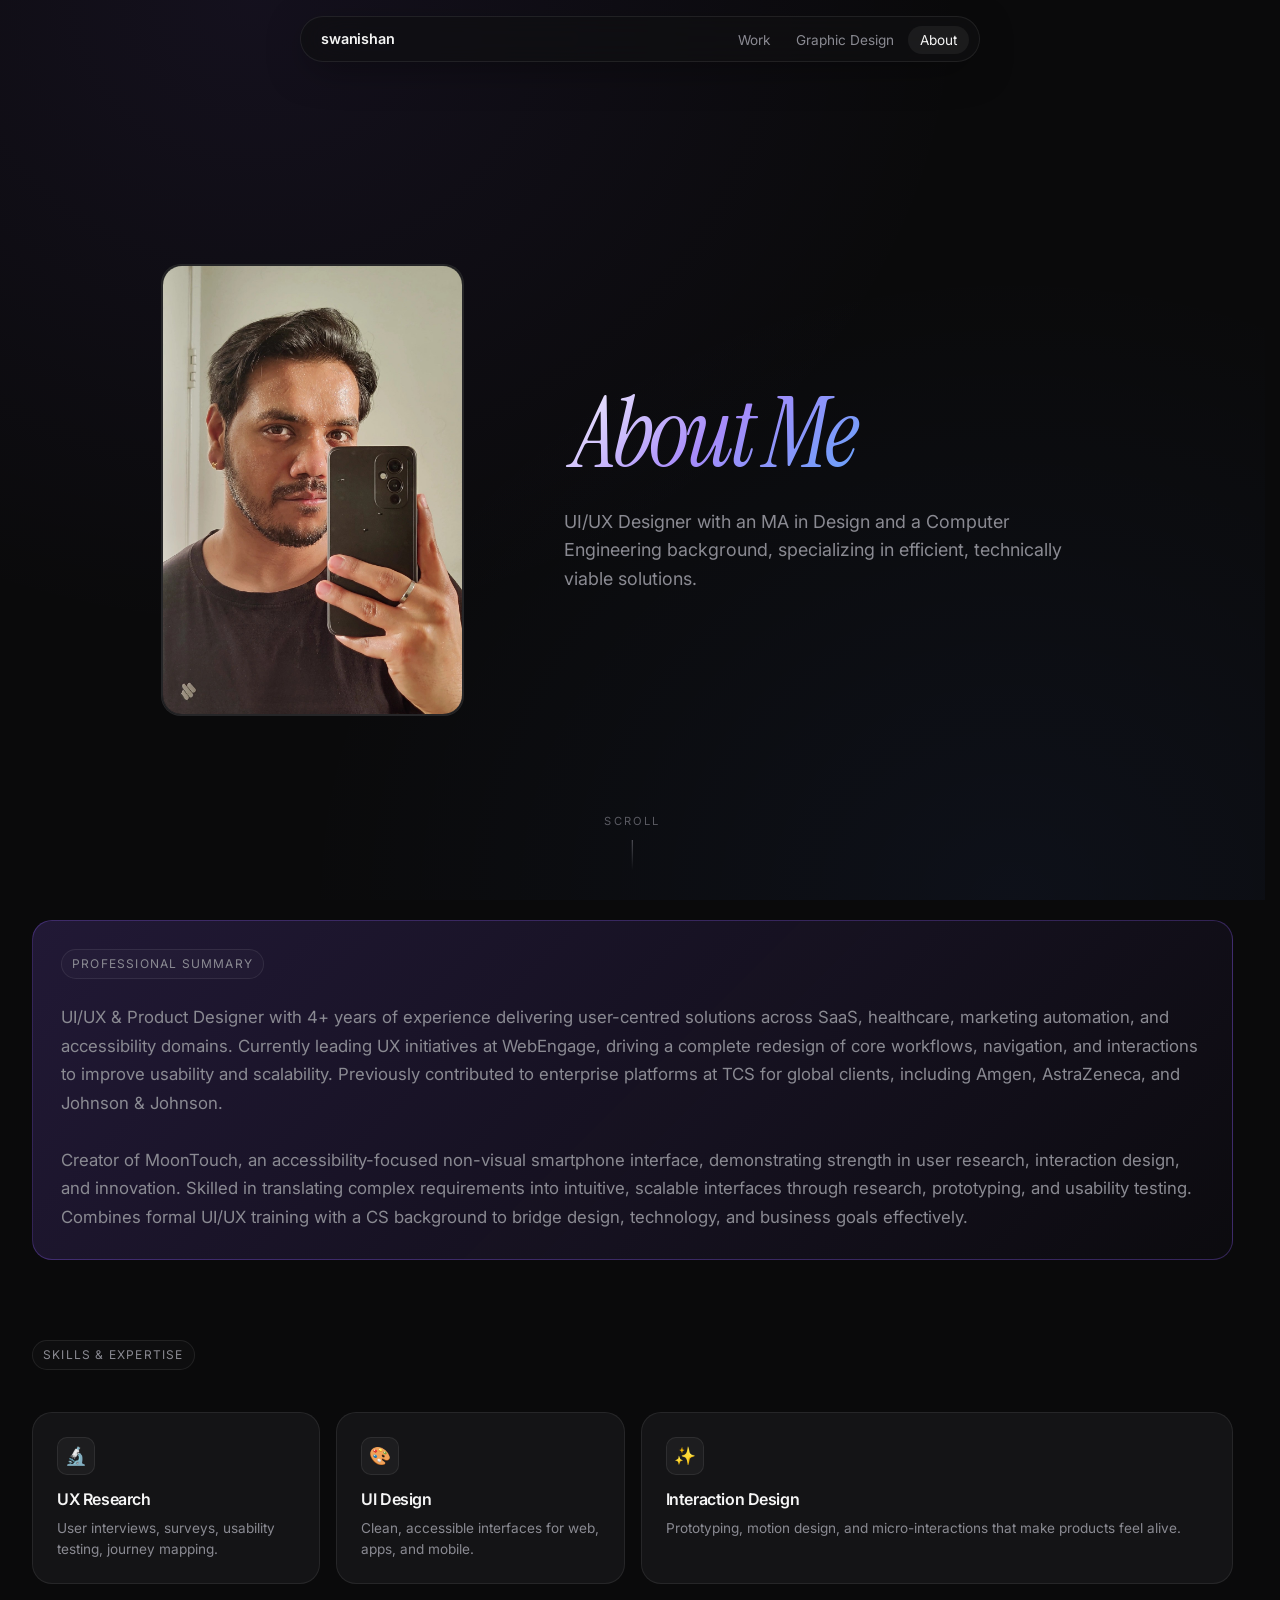
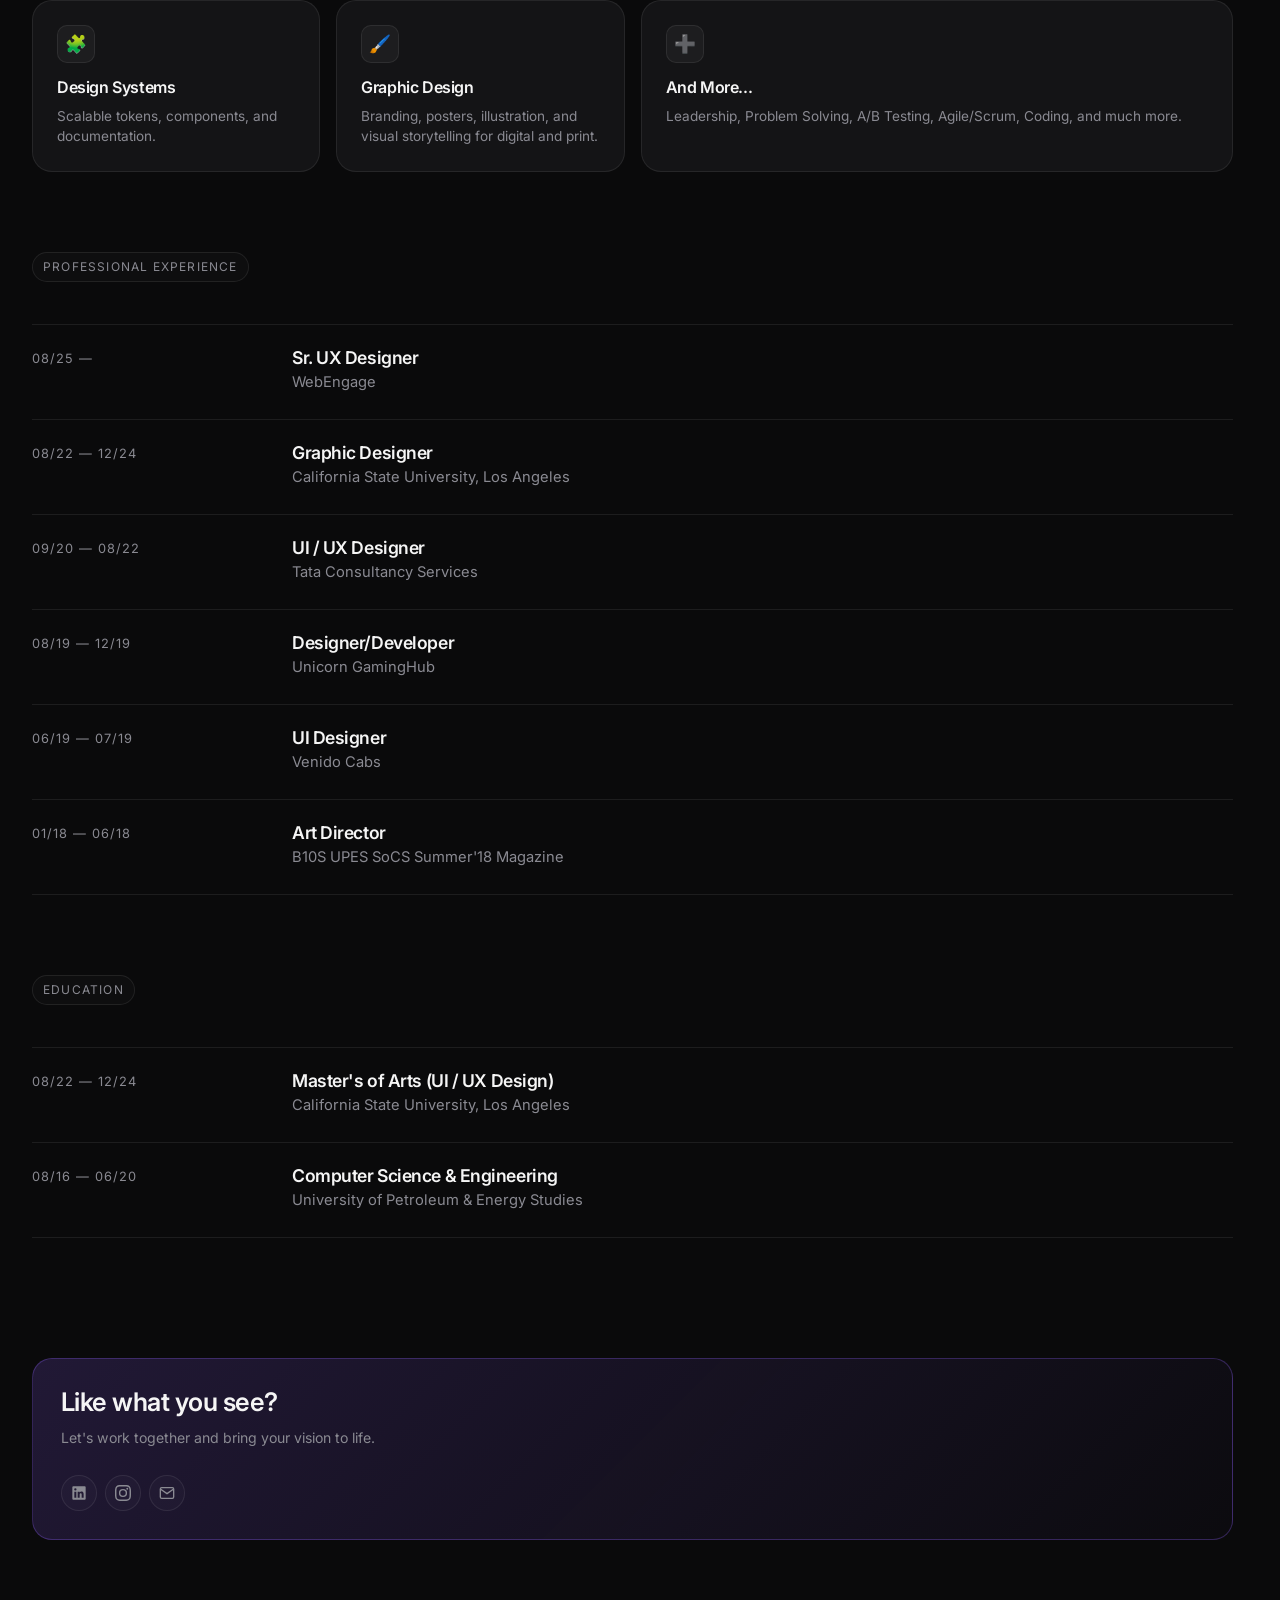
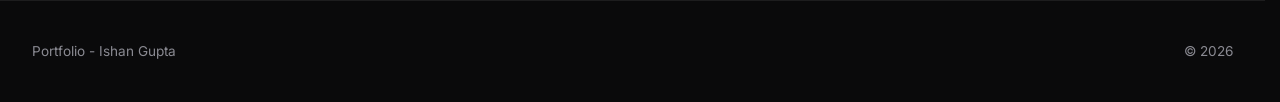
==== about.html @ 483f1e9e "Initial Portfolio Upload" ====
<!DOCTYPE html>
<html lang="en">
<head>
  <meta charset="UTF-8" />
  <meta name="viewport" content="width=device-width, initial-scale=1.0" />
  <title>About — Ishan Gupta</title>
  <meta name="description" content="About Ishan Gupta — UX/UI Designer with an MA in Design and a background in Computer Engineering." />
  <link rel="preconnect" href="https://fonts.googleapis.com" />
  <link rel="preconnect" href="https://fonts.gstatic.com" crossorigin />
  <link href="https://fonts.googleapis.com/css2?family=Inter:wght@300;400;500;600;700;800&family=Instrument+Serif:ital@0;1&display=swap" rel="stylesheet" />
  <link rel="stylesheet" href="css/style.css" />
</head>
<body>

  <nav>
    <a href="index.html" class="logo">swanishan</a>
    <ul class="nav-links" id="navLinks">
      <li><a href="index.html#work">Work</a></li>
      <li><a href="graphic-design.html">Graphic Design</a></li>
      <li><a href="about.html">About</a></li>
    </ul>
    <button class="menu-toggle" id="menuToggle" aria-label="Toggle menu">☰</button>
  </nav>

  <header class="hero">
    <div class="container">
      <div class="hero-inner">

        <div class="hero-side">
          <div class="hero-stat reveal">
            <img src="assets/home/me.jpg" class="hero-stat" style="height: 50vh;">
        </div>
        </div>
        
        <div>
          
          <h1 class="reveal"><span class="serif">About Me</span></h1>
          <p class="hero-lead reveal">UI/UX Designer with an MA in Design and a Computer Engineering background, specializing in efficient, technically viable solutions.</p>
        </div>
      </div>
    </div>
    <div class="hero-scroll">Scroll</div>
  </header>

  <section style="padding-top:20px;">
    <div class="container">

      <div class="bento size-wide no-image tone-purple">
          <div class="bento-body">
            <div class="bento-top">
              <div style="width: 100%;">
                <div class="hero-tags reveal"><span class="label">Professional Summary</span></div>
                <p class="about-bio-full" style="margin-top:10px;">
                  UI/UX & Product Designer with 4+ years of experience delivering user-centred solutions across SaaS, healthcare, marketing automation, and accessibility domains. Currently leading UX initiatives at WebEngage, driving a complete redesign of core workflows, navigation, and interactions to improve usability and scalability. Previously contributed to enterprise platforms at TCS for global clients, including Amgen, AstraZeneca, and Johnson & Johnson.
                  <br><br>
                  Creator of MoonTouch, an accessibility-focused non-visual smartphone interface, demonstrating strength in user research, interaction design, and innovation. Skilled in translating complex requirements into intuitive, scalable interfaces through research, prototyping, and usability testing. Combines formal UI/UX training with a CS background to bridge design, technology, and business goals effectively.
                </p>
              </div>
            </div>
          </div>
      </div>

      <div style="margin-top:80px;">
        <div class="section-header reveal">
          <div>
            <span class="label">Skills & Expertise</span>
            <!--<h2 style="margin-top:8px;"><span class="serif">Skills & Expertise</span></h2>-->
          </div>
        </div>

        <div class="skills-grid">
          <div class="skill-card reveal">
            <div class="skill-icon">🔬</div>
            <h4>UX Research</h4>
            <p>User interviews, surveys, usability testing, journey mapping.</p>
          </div>
          <div class="skill-card reveal">
            <div class="skill-icon">🎨</div>
            <h4>UI Design</h4>
            <p>Clean, accessible interfaces for web, apps, and mobile.</p>
          </div>
          <div class="skill-card size-md reveal">
            <div class="skill-icon">✨</div>
            <h4>Interaction Design</h4>
            <p>Prototyping, motion design, and micro-interactions that make products feel alive.</p>
          </div>
          <div class="skill-card reveal">
            <div class="skill-icon">🧩</div>
            <h4>Design Systems</h4>
            <p>Scalable tokens, components, and documentation.</p>
          </div>
          <div class="skill-card reveal">
            <div class="skill-icon">🖌️</div>
            <h4>Graphic Design</h4>
            <p>Branding, posters, illustration, and visual storytelling for digital and print.</p>
          </div>
          <div class="skill-card size-md reveal">
            <div class="skill-icon">➕</div>
            <h4>And More...</h4>
            <p>Leadership, Problem Solving, A/B Testing, Agile/Scrum, Coding, and much more.</p>
          </div>
        </div>
      </div>

      <div style="margin-top:80px;">
        <div class="section-header reveal">
          <div>
            <span class="label">Professional Experience</span>
            <!--<h2 style="margin-top:8px;"><span class="serif">Experience</span></h2>-->
          </div>
        </div>

        <div class="timeline">
          <div class="timeline-item reveal">
            <div class="timeline-date">08/25 — </div>
            <div class="timeline-content">
              <h4>Sr. UX Designer</h4>
              <p>WebEngage</p>
            </div>
          </div>

          <div class="timeline-item reveal">
            <div class="timeline-date">08/22 — 12/24</div>
            <div class="timeline-content">
              <h4>Graphic Designer</h4>
              <p>California State University, Los Angeles</p>
            </div>
          </div>

          <div class="timeline-item reveal">
            <div class="timeline-date">09/20 — 08/22</div>
            <div class="timeline-content">
              <h4>UI / UX Designer</h4>
              <p>Tata Consultancy Services</p>
            </div>
          </div>

          <div class="timeline-item reveal">
            <div class="timeline-date">08/19 — 12/19</div>
            <div class="timeline-content">
              <h4>Designer/Developer</h4>
              <p>Unicorn GamingHub</p>
            </div>
          </div>

          <div class="timeline-item reveal">
            <div class="timeline-date">06/19 — 07/19</div>
            <div class="timeline-content">
              <h4>UI Designer</h4>
              <p>Venido Cabs</p>
            </div>
          </div>

          <div class="timeline-item reveal">
            <div class="timeline-date">01/18 — 06/18</div>
            <div class="timeline-content">
              <h4>Art Director</h4>
              <p>B10S UPES SoCS Summer'18 Magazine</p>
            </div>
          </div>
        </div>
      </div>

      <div style="margin-top:80px;">
        <div class="section-header reveal">
          <div>
            <span class="label">Education</span>
            <!--<h2 style="margin-top:8px;"><span class="serif">Education</span></h2>-->
          </div>
        </div>

        <div class="timeline">
          <div class="timeline-item reveal">
            <div class="timeline-date">08/22 — 12/24</div>
            <div class="timeline-content">
              <h4>Master's of Arts (UI / UX Design)</h4>
              <p>California State University, Los Angeles</p>
            </div>
          </div>

          <div class="timeline-item reveal">
            <div class="timeline-date">08/16 — 06/20</div>
            <div class="timeline-content">
              <h4>Computer Science & Engineering</h4>
              <p>University of Petroleum & Energy Studies</p>
            </div>
          </div>
        </div>
      </div>
    </div>
  </section>

  <section>
    <div class="container">
      <div class="bento size-wide no-image tone-purple">
        <div class="bento-body">

          <div class="bento-top">
            <div style="width: 100%;">
              <h3 class="bento-title" style="font-size:1.6rem;">Like what you see?</h3>
              <p class="bento-desc" style="margin-top:10px;">Let's work together and bring your vision to life.</p>
            </div>
          </div>

          <div style="margin-top:auto;">
            <div class="social-links">
              <a href="https://www.linkedin.com/in/swanishan" target="_blank" rel="noopener" aria-label="LinkedIn">
                <svg viewBox="0 0 24 24" fill="currentColor">
                  <path d="M20.5 2h-17A1.5 1.5 0 002 3.5v17A1.5 1.5 0 003.5 22h17a1.5 1.5 0 001.5-1.5v-17A1.5 1.5 0 0020.5 2zM8 19H5v-9h3zM6.5 8.25A1.75 1.75 0 118.3 6.5a1.78 1.78 0 01-1.8 1.75zM19 19h-3v-4.74c0-1.42-.6-1.93-1.38-1.93A1.74 1.74 0 0013 14.19a.66.66 0 000 .14V19h-3v-9h2.9v1.3a3.11 3.11 0 012.7-1.4c1.55 0 3.36.86 3.36 3.66z"/>
                </svg></a>

              <a href="https://www.instagram.com/swanishan" target="_blank" rel="noopener" aria-label="Instagram">
                <svg viewBox="0 0 24 24" fill="currentColor">
                  <path d="M12 2.163c3.204 0 3.584.012 4.85.07 3.252.148 4.771 1.691 4.919 4.919.058 1.265.069 1.645.069 4.849 0 3.205-.012 3.584-.069 4.849-.149 3.225-1.664 4.771-4.919 4.919-1.266.058-1.644.07-4.85.07-3.204 0-3.584-.012-4.849-.07-3.26-.149-4.771-1.699-4.919-4.92-.058-1.265-.07-1.644-.07-4.849 0-3.204.013-3.583.07-4.849.149-3.227 1.664-4.771 4.919-4.919 1.266-.057 1.645-.069 4.849-.069zM12 0C8.741 0 8.333.014 7.053.072 2.695.272.273 2.69.073 7.052.014 8.333 0 8.741 0 12c0 3.259.014 3.668.072 4.948.2 4.358 2.618 6.78 6.98 6.98C8.333 23.986 8.741 24 12 24c3.259 0 3.668-.014 4.948-.072 4.354-.2 6.782-2.618 6.979-6.98.059-1.28.073-1.689.073-4.948 0-3.259-.014-3.667-.072-4.947-.196-4.354-2.617-6.78-6.979-6.98C15.668.014 15.259 0 12 0zm0 5.838a6.162 6.162 0 100 12.324 6.162 6.162 0 000-12.324zM12 16a4 4 0 110-8 4 4 0 010 8zm6.406-11.845a1.44 1.44 0 100 2.881 1.44 1.44 0 000-2.881z"/>
                </svg></a>

              <a href="mailto:swanishan@gmail.com" aria-label="Email">
                <svg viewBox="0 0 24 24" fill="none" stroke="currentColor" stroke-width="2">
                  <path d="M4 4h16c1.1 0 2 .9 2 2v12c0 1.1-.9 2-2 2H4c-1.1 0-2-.9-2-2V6c0-1.1.9-2 2-2z"/>
                  <path d="M22 6l-10 7L2 6"/>
                </svg></a>
            </div>
          </div>

        </div>
      </div>
    </div>
  </section>

  <footer>
    <div class="container">
      <p>Portfolio - Ishan Gupta</p>
      <p>© 2026</p>
    </div>
  </footer>

  <script src="js/main.js"></script>
</body>
</html>

<!--
  <div class="about-grid">
    <div class="about-bio-card reveal">
      <p class="about-bio">
        <span class="serif">UX/UI Designer,</span> with, <span class="serif">MA in Design,</span> and a background in, <span class="serif">Computer Engineering.</span>
        <span class="comma">,</span>
        Expertise extends to, <span class="serif">Problem Solving,</span> and, <span class="serif">Solution Creation,</span> enabling me to create, <span class="serif">the most efficient and technically viable solutions.</span>
      </p>
      <div class="about-bio-full">
        <p>I'm a designer who sits at the intersection of <span class="serif">research, strategy, and execution.</span> I believe great design is invisible — it removes friction, builds trust, and quietly makes life better for the people using it.</p>
        <p>Over the years I've worked with startups, agencies, and enterprises across pharma, IoT, accessibility, and consumer products. My engineering background gives me a unique edge: I don't just design screens, I design <span class="serif">systems that ship.</span></p>
        <p>When I'm not designing, you'll find me exploring typography, sketching in my notebook, or getting lost in a new city.</p>
      </div>
    </div>

    <aside class="about-status reveal">
      <span class="status-badge"><span class="status-dot"></span>Currently Open For Work</span>
      <h3>Let's bring your<br />vision to life.</h3>
      <p>Interested in working together?</p>
      <div class="contact-links">
        <a href="mailto:hello@swanishan.com">
          <span>Contact Me On</span>
          <svg viewBox="0 0 24 24" fill="none" stroke="currentColor" stroke-width="2"><path d="M5 12h14M13 5l7 7-7 7"/></svg>
        </a>
        <a href="https://linkedin.com" target="_blank" rel="noopener">
          <span>LinkedIn</span>
          <svg viewBox="0 0 24 24" fill="none" stroke="currentColor" stroke-width="2"><path d="M5 12h14M13 5l7 7-7 7"/></svg>
        </a>
        <a href="https://behance.net" target="_blank" rel="noopener">
          <span>Behance</span>
          <svg viewBox="0 0 24 24" fill="none" stroke="currentColor" stroke-width="2"><path d="M5 12h14M13 5l7 7-7 7"/></svg>
        </a>
      </div>
    </aside>
  </div>
-->
---- css/style.css ----
/* ============================================================
   ISHAN GUPTA PORTFOLIO — BENTO DARK (FIXED)
   ============================================================ */

*,
*::before,
*::after {
  box-sizing: border-box;
  margin: 0;
  padding: 0;
}

:root {
  --bg: #0a0a0b;
  --bg-2: #0f0f11;
  --bg-3: #161618;
  --text: #f5f5f5;
  --text-dim: #8a8a92;
  --text-muted: #5a5a62;
  --accent: #ffffff;
  --border: rgba(255, 255, 255, 0.08);
  --border-strong: rgba(255, 255, 255, 0.14);
  --card: #141416;
  --card-hover: #1c1c1f;

  --c-blue: #4a7cff;
  --c-purple: #8b5cf6;
  --c-pink: #ec4899;
  --c-orange: #f97316;
  --c-green: #10b981;
  --c-yellow: #f5c518;
  --c-cyan: #06b6d4;
  --c-red: #ef4444;

  --radius: 20px;
  --radius-lg: 28px;
  --radius-sm: 12px;
}

html { scroll-behavior: smooth; scrollbar-gutter: stable;}

body {
  font-family: 'Inter', -apple-system, BlinkMacSystemFont, sans-serif;
  background: var(--bg);
  color: var(--text);
  line-height: 1.5;
  -webkit-font-smoothing: antialiased;
  overflow-x: hidden;
  background-image:
    radial-gradient(at 20% 0%, rgba(139, 92, 246, 0.08), transparent 50%),
    radial-gradient(at 80% 100%, rgba(74, 124, 255, 0.06), transparent 50%);
  background-attachment: fixed;
}

a { color: inherit; text-decoration: none; }
img { max-width: 100%; display: block; }
ul { list-style: none; }

::selection { background: #fff; color: #000; }

/* ---------- TYPOGRAPHY ---------- */
.serif {
  font-family: 'Instrument Serif', serif;
  font-style: italic;
  font-weight: 400;
}

h1, h2, h3, h4 {
  font-weight: 600;
  letter-spacing: -0.025em;
  line-height: 1.05;
  color: var(--text);
}

p { line-height: 1.6; }

.label {
  font-size: 0.75rem;
  text-transform: uppercase;
  letter-spacing: 0.1em;
  color: var(--text-dim);
  display: inline-block;
  align-items: center;
  gap: 6px;
  padding: 5px 10px;
  border: 1px solid var(--border);
  border-radius: 100px;
  background: rgba(255,255,255,0.02);
}

.label::before {
  content: '';
  width: 5px;
  height: 5px;
  border-radius: 50%;
  background: currentColor;
  opacity: 0.7;
  flex-shrink: 0;
}

/* ---------- LAYOUT ---------- */
.container {
  max-width: 1320px;
  margin: 0 auto;
  padding: 0 32px;
}

section { padding: 60px 0; }

/* ---------- NAVIGATION ---------- */
nav {
  position: fixed;
  top: 16px;
  left: 50%;
  transform: translateX(-50%);
  z-index: 100;
  padding: 10px 10px 10px 20px;
  display: flex;
  justify-content: space-between;
  align-items: center;
  gap: 40px;
  background: rgba(15, 15, 16, 0.75);
  backdrop-filter: blur(20px) saturate(180%);
  -webkit-backdrop-filter: blur(20px) saturate(180%);
  border: 1px solid var(--border);
  border-radius: 100px;
  box-shadow: 0 10px 40px -10px rgba(0,0,0,0.5);
  width: calc(100% - 32px);
  max-width: 680px;
}

.logo {
  font-weight: 600;
  font-size: 0.9rem;
  letter-spacing: -0.01em;
  display: flex;
  align-items: center;
  gap: 8px;
  white-space: nowrap;
}

.logo-mark {
  width: 24px;
  height: 24px;
  border-radius: 7px;
  background: linear-gradient(135deg, var(--c-purple), var(--c-blue));
  display: flex;
  align-items: center;
  justify-content: center;
  font-size: 0.8rem;
  font-weight: 700;
  color: #fff;
  flex-shrink: 0;
}

.nav-links {
  display: flex;
  gap: 2px;
}

.nav-links a {
  font-size: 0.85rem;
  color: var(--text-dim);
  padding: 6px 12px;
  border-radius: 100px;
  transition: all 0.2s;
}

.nav-links a:hover,
.nav-links a.active {
  color: var(--text);
  background: rgba(255,255,255,0.06);
}

.menu-toggle {
  display: none;
  background: rgba(255,255,255,0.05);
  border: 1px solid var(--border);
  color: var(--text);
  cursor: pointer;
  width: 34px;
  height: 34px;
  border-radius: 50%;
  align-items: center;
  justify-content: center;
  font-size: 1.1rem;
}

/* ---------- HERO ---------- */
.hero {
  min-height: 100vh;
  display: flex;
  flex-direction: column;
  justify-content: center;
  padding-top: 140px;
  padding-bottom: 60px;
}

.hero-inner {
  display: flex;
  flex-direction:row;
  flex-wrap: wrap;
  /*grid-template-columns: 1.4fr 1fr;*/
  gap: 100px;
  align-items: center;
  justify-content: center;
}

.hero h1 {
  font-size: clamp(2.5rem, 8vw, 6rem);
  line-height: 0.95;
  margin-bottom: 28px;
  letter-spacing: -0.04em;
  font-weight: 600;
}

.hero h1 .serif {
  font-weight: 400;
  background: linear-gradient(135deg, #fff 0%, #a78bfa 50%, #60a5fa 100%);
  -webkit-background-clip: text;
  background-clip: text;
  -webkit-text-fill-color: transparent;
  padding-left: 0.1em;
  padding-right: 0.1em;
}

.hero-tags {
  display: flex;
  gap: 8px;
  flex-wrap: wrap;
  margin-bottom: 24px;
}

.hero-lead {
  font-size: clamp(1.05rem, 1.4vw, 1.25rem);
  color: var(--text-dim);
  max-width: 540px;
}

.hero-lead .serif { color: var(--text); }

.hero-side {
  display: flex;
  flex-direction: column;
  gap: 12px;
  justify-content: end;
}

.hero-stat {
  background: var(--card);
  border: 1px solid var(--border);
  border-radius: var(--radius);
  width: fit-content;
  display: flex;
  align-items: end;
  gap: 16px;
}

.hero-stat-num {
  font-size: 1.8rem;
  font-weight: 600;
  letter-spacing: -0.03em;
  background: linear-gradient(135deg, #fff, #888);
  -webkit-background-clip: text;
  background-clip: text;
  -webkit-text-fill-color: transparent;
  flex-shrink: 0;
}

.hero-stat-label {
  font-size: 0.8rem;
  color: var(--text-dim);
  line-height: 1.4;
}

.hero-scroll {
  position: absolute;
  bottom: 30px;
  left: 50%;
  transform: translateX(-50%);
  font-size: 0.7rem;
  letter-spacing: 0.2em;
  text-transform: uppercase;
  color: var(--text-muted);
  display: flex;
  flex-direction: column;
  align-items: center;
  gap: 10px;
  animation: bob 2s ease-in-out infinite;
}

.hero-scroll::after {
  content: '';
  width: 1px;
  height: 30px;
  background: linear-gradient(to bottom, var(--text-muted), transparent);
}

@keyframes bob {
  0%, 100% { transform: translate(-50%, 0); }
  50% { transform: translate(-50%, 6px); }
}

/* ---------- SECTION HEADERS ---------- */
.section-header {
  margin-bottom: 32px;
  display: flex;
  justify-content: space-between;
  align-items: end;
  gap: 24px;
  flex-wrap: wrap;
}

.section-header h2 {
  font-size: clamp(1.8rem, 4vw, 3rem);
  letter-spacing: -0.035em;
}

.section-header p {
  color: var(--text-dim);
  font-size: 0.95rem;
  max-width: 360px;
}

.section-header .label { margin-bottom: 10px; }

/* ============================================================
   BENTO GRID — STACKED LAYOUT (NO OVERLAP)
   ============================================================ */
.bento-grid {
  display: grid;
  grid-template-columns: repeat(6, 1fr);
  grid-auto-rows: auto;
  gap: 16px;
}

.bento {
  position: relative;
  border-radius: var(--radius);
  background: var(--card);
  border: 1px solid var(--border);
  transition: transform 0.4s cubic-bezier(0.2, 0.8, 0.2, 1), border-color 0.3s;
  cursor: pointer;
  overflow: hidden;
  display: flex;
  flex-direction: column;
}

.bento:hover {
  transform: translateY(-4px);
  border-color: var(--border-strong);
}

/* Image is now a normal flex child — not absolutely positioned */
.bento-image {
  position: relative;
  width: 100%;
  aspect-ratio: 16 / 9;
  overflow: hidden;
  flex-shrink: 0;
  border-bottom: 1px solid var(--border);
  background: var(--bg-3);
}

.bento-image img {
  width: 100%;
  height: 100%;
  object-fit: cover;
  transition: transform 0.6s cubic-bezier(0.2, 0.8, 0.2, 1);
  display: block;
}

.bento:hover .bento-image img {
  transform: scale(1.06);
}

/* Tone overlays — applied as a layer above the image, below the content */
.bento-image::after {
  content: '';
  position: absolute;
  inset: 0;
  z-index: 1;
  pointer-events: none;
}

.bento.tone-blue   .bento-image::after { background: linear-gradient(135deg, rgba(74,124,255,0.35), transparent 70%); }
.bento.tone-purple .bento-image::after { background: linear-gradient(135deg, rgba(139,92,246,0.4), transparent 70%); }
.bento.tone-pink   .bento-image::after { background: linear-gradient(135deg, rgba(236,72,153,0.3), transparent 70%); }
.bento.tone-orange .bento-image::after { background: linear-gradient(135deg, rgba(249,115,22,0.3), transparent 70%); }
.bento.tone-green  .bento-image::after { background: linear-gradient(135deg, rgba(16,185,129,0.3), transparent 70%); }
.bento.tone-yellow .bento-image::after { background: linear-gradient(135deg, rgba(245,197,24,0.25), transparent 70%); }
.bento.tone-cyan   .bento-image::after { background: linear-gradient(135deg, rgba(6,182,212,0.3), transparent 70%); }
.bento.tone-red    .bento-image::after { background: linear-gradient(135deg, rgba(239,68,68,0.3), transparent 70%); }

/* Body sits BELOW the image as a normal flex child */
.bento-body {
  padding: 22px;
  display: flex;
  flex-direction: column;
  gap: 12px;
  flex: 1;
}

.bento-top {
  display: flex;
  justify-content: space-between;
  align-items: start;
  gap: 12px;
}

.bento-title {
  font-size: 1.3rem;
  font-weight: 600;
  letter-spacing: -0.02em;
  line-height: 1.2;
  color: var(--text);
}

.bento-bottom {
  display: flex;
  flex-direction: column;
  gap: 20px;
  flex: 1;
}

.bento-desc {
  color: var(--text-dim);
  font-size: 0.88rem;
  line-height: 1.5;
  width: 90%;
  display: block;
}

.bento-tags {
  display: flex;
  gap: 12px;
  flex-wrap: wrap;
  margin-top: auto;
}

.bento-tags .label {
  background: rgba(255,255,255,0.04);
  border-color: var(--border);
  color: var(--text-dim);
}

.bento-arrow {
  width: 32px;
  height: 32px;
  border-radius: 50%;
  background: rgba(255,255,255,0.05);
  border: 1px solid var(--border);
  display: flex;
  align-items: center;
  justify-content: center;
  flex-shrink: 0;
  color: var(--text-dim);
  transition: all 0.3s;
}

.bento:hover .bento-arrow {
  background: var(--accent);
  color: #000;
  border-color: var(--accent);
  transform: rotate(-45deg);
}

.bento-arrow svg { width: 12px; height: 12px; }

/* Size variants — control column span and image aspect ratio per card */
.bento.size-lg     { grid-column: span 4; }
.bento.size-md     { grid-column: span 3; }
.bento.size-sm     { grid-column: span 2; }
.bento.size-wide   { grid-column: span 6; }
.bento.size-square { grid-column: span 2; }

/* Featured card */
.bento.feature {
  background: linear-gradient(135deg, #1a1a1f 0%, #0f0f12 100%);
  border: 1px solid var(--border-strong);
}

.bento.feature .bento-title { font-size: 2rem; }
.bento.feature .bento-desc  { font-size: 0.95rem; max-width: 90%; }
.bento.feature .bento-image { aspect-ratio: 16 / 9; }

/* No-image card (text-only bento) */
.bento.no-image .bento-image { display: none; }
.bento.no-image .bento-body { padding: 28px; min-height: 180px; }

.bento.no-image.tone-purple { background: linear-gradient(135deg, rgba(139,92,246,0.18), rgba(139,92,246,0.02)); border-color: rgba(139,92,246,0.3); }
.bento.no-image.tone-blue   { background: linear-gradient(135deg, rgba(74,124,255,0.18), rgba(74,124,255,0.02)); border-color: rgba(74,124,255,0.3); }
.bento.no-image.tone-green  { background: linear-gradient(135deg, rgba(16,185,129,0.18), rgba(16,185,129,0.02)); border-color: rgba(16,185,129,0.3); }

/* ---------- GALLERY ---------- */
.graphic-section {
  background: var(--bg-2);
  border-top: 1px solid var(--border);
  border-bottom: 1px solid var(--border);
}

.gallery-grid {
  display: grid;
  grid-template-columns: repeat(4, 1fr);
  grid-auto-rows: 240px;
  gap: 16px;
}

.gallery-item {
  position: relative;
  border-radius: var(--radius);
  overflow: hidden;
  background: var(--card);
  border: 1px solid var(--border);
  transition: transform 0.4s;
  cursor: pointer;
}

.gallery-item:hover { transform: translateY(-3px); }

.gallery-item img {
  width: 100%;
  height: 100%;
  object-fit: cover;
  transition: transform 0.6s;
}

.gallery-item:hover img { transform: scale(1.06); }

.gallery-item-label {
  position: absolute;
  bottom: 12px;
  left: 12px;
  padding: 6px 10px;
  background: rgba(0,0,0,0.65);
  backdrop-filter: blur(10px);
  -webkit-backdrop-filter: blur(10px);
  border: 1px solid rgba(255,255,255,0.1);
  border-radius: 100px;
  font-size: 0.7rem;
  color: #fff;
  letter-spacing: 0.05em;
}

.gallery-item.size-tall { grid-row: span 2; }
.gallery-item.size-wide { grid-column: span 2; }

/* ---------- ABOUT ---------- */
.about-grid {
  display: grid;
  grid-template-columns: 1.3fr 1fr;
  gap: 16px;
  align-items: stretch;
}

.about-bio-card {
  background: var(--card);
  border: 1px solid var(--border);
  border-radius: var(--radius-lg);
  padding: 40px;
  display: flex;
  flex-direction: column;
  gap: 32px;
  min-height: 380px;
}

.about-bio {
  font-size: clamp(1.3rem, 2vw, 1.75rem);
  line-height: 1.35;
  font-weight: 500;
}

.about-bio .serif { color: var(--text); font-size: 1.1em; }
.about-bio .comma { color: var(--text-muted); margin: 0 4px; }

.about-bio-full {
  font-size: 1.05rem;
  color: var(--text-dim);
  line-height: 1.7;
}

.about-bio-full .serif { color: var(--text); }
.about-bio-full p + p { margin-top: 14px; }

.about-status {
  background: var(--card);
  border: 1px solid var(--border);
  border-radius: var(--radius-lg);
  padding: 32px;
  display: flex;
  flex-direction: column;
  gap: 16px;
  min-height: 380px;
  position: relative;
  overflow: hidden;
}

.about-status::before {
  content: '';
  position: absolute;
  top: -50%;
  right: -30%;
  width: 300px;
  height: 300px;
  background: radial-gradient(circle, rgba(16,185,129,0.18), transparent 70%);
  pointer-events: none;
}

.status-badge {
  display: inline-flex;
  align-items: center;
  gap: 8px;
  padding: 6px 12px;
  background: rgba(16, 185, 129, 0.1);
  border: 1px solid rgba(16, 185, 129, 0.3);
  border-radius: 100px;
  color: #4ade80;
  font-size: 0.78rem;
  font-weight: 500;
  width: fit-content;
}

.status-dot {
  width: 8px;
  height: 8px;
  background: #4ade80;
  border-radius: 50%;
  animation: pulse 2s infinite;
}

@keyframes pulse {
  0% { box-shadow: 0 0 0 0 rgba(74, 222, 128, 0.7); }
  70% { box-shadow: 0 0 0 8px rgba(74, 222, 128, 0); }
  100% { box-shadow: 0 0 0 0 rgba(74, 222, 128, 0); }
}

.about-status h3 { font-size: 1.4rem; }
.about-status > p { color: var(--text-dim); }

.contact-links {
  display: flex;
  flex-direction: column;
  gap: 8px;
  margin-top: auto;
  position: relative;
}

.contact-links a {
  display: flex;
  align-items: center;
  justify-content: space-between;
  padding: 12px 16px;
  background: var(--bg-3);
  border: 1px solid var(--border);
  border-radius: var(--radius-sm);
  transition: all 0.2s;
  font-size: 0.88rem;
}

.contact-links a:hover {
  background: var(--accent);
  color: #000;
  border-color: var(--accent);
  transform: translateX(2px);
}

.contact-links a svg { width: 14px; height: 14px; }

/* ---------- SKILLS BENTO ---------- */
.skills-grid {
  display: grid;
  grid-template-columns: repeat(4, 1fr);
  gap: 16px;
}

.skill-card {
  background: var(--card);
  border: 1px solid var(--border);
  border-radius: var(--radius);
  padding: 24px;
  display: flex;
  flex-direction: column;
  gap: 10px;
  transition: transform 0.3s, border-color 0.3s;
}

.skill-card:hover {
  transform: translateY(-3px);
  border-color: var(--border-strong);
}

.skill-icon {
  width: 38px;
  height: 38px;
  border-radius: 10px;
  display: flex;
  align-items: center;
  justify-content: center;
  font-size: 1.1rem;
  background: rgba(255,255,255,0.04);
  border: 1px solid var(--border);
  margin-bottom: 6px;
}

.skill-card h4 { font-size: 1rem; font-weight: 600; }
.skill-card p  { color: var(--text-dim); font-size: 0.85rem; line-height: 1.5; }

.skill-card.size-md { grid-column: span 2; }

/* ---------- TIMELINE ---------- */
.timeline { margin-top: 32px; }

.timeline-item {
  display: grid;
  grid-template-columns: 220px 1fr;
  gap: 40px;
  padding: 24px 0;
  border-top: 1px solid var(--border);
  align-items: start;
}

.timeline-item:last-child { border-bottom: 1px solid var(--border); }

.timeline-date {
  color: var(--text-dim);
  font-size: 0.8rem;
  letter-spacing: 0.08em;
  text-transform: uppercase;
}

.timeline-content h4 { font-size: 1.1rem; margin-bottom: 4px; }
.timeline-content p  { color: var(--text-dim); font-size: 0.92rem; }

/* ============================================================
   CASE STUDY DETAIL
   ============================================================ */
.case-hero {
  padding-top: 140px;
  padding-bottom: 40px;
}

.case-hero .container { max-width: 980px; }

.back-link {
  display: inline-flex;
  align-items: center;
  gap: 8px;
  color: var(--text-dim);
  font-size: 0.85rem;
  margin-bottom: 32px;
  transition: all 0.2s;
}

.back-link:hover { color: var(--text); gap: 12px; }
.back-link svg { width: 14px; height: 14px; }

.forward-link {
  display: inline-flex;
  align-items: center;
  gap: 8px;
  color: var(--text-dim);
  font-size: 0.85rem;
  margin-bottom: 32px;
  transition: all 0.2s;
}

.forward-link:hover {
  color: var(--text);
  gap: 12px;
}

.forward-link svg {
  width: 14px;
  height: 14px;
}


.case-meta {
  display: flex;
  gap: 8px;
  flex-wrap: wrap;
  margin-bottom: 20px;
}

.case-hero h1 {
  font-size: clamp(2.5rem, 6.5vw, 4.5rem);
  margin-bottom: 20px;
  letter-spacing: -0.04em;
}

.case-summary {
  font-size: 1.15rem;
  color: var(--text-dim);
  line-height: 1.55;
  max-width: 700px;
}

.case-cover {
  aspect-ratio: 16/9;
  border-radius: var(--radius-lg);
  overflow: hidden;
  border: 1px solid var(--border);
  margin: 48px 0;
  background: var(--card);
  position: relative;
}

.case-cover img {
  width: 100%;
  height: 100%;
  object-fit: cover;
  display: block;
}

.case-cover.tone-purple::after,
.case-cover.tone-blue::after,
.case-cover.tone-pink::after,
.case-cover.tone-orange::after,
.case-cover.tone-green::after,
.case-cover.tone-yellow::after,
.case-cover.tone-cyan::after,
.case-cover.tone-red::after {
  content: '';
  position: absolute;
  inset: 0;
  pointer-events: none;
}

.case-cover.tone-purple::after { background: linear-gradient(135deg, rgba(139,92,246,0.4), transparent 60%); }
.case-cover.tone-blue::after   { background: linear-gradient(135deg, rgba(74,124,255,0.4), transparent 60%); }
.case-cover.tone-pink::after   { background: linear-gradient(135deg, rgba(236,72,153,0.35), transparent 60%); }
.case-cover.tone-orange::after { background: linear-gradient(135deg, rgba(249,115,22,0.35), transparent 60%); }
.case-cover.tone-green::after  { background: linear-gradient(135deg, rgba(16,185,129,0.35), transparent 60%); }
.case-cover.tone-yellow::after { background: linear-gradient(135deg, rgba(245,197,24,0.3), transparent 60%); }
.case-cover.tone-cyan::after   { background: linear-gradient(135deg, rgba(6,182,212,0.35), transparent 60%); }
.case-cover.tone-red::after    { background: linear-gradient(135deg, rgba(239,68,68,0.35), transparent 60%); }

.case-info-grid {
  display: grid;
  grid-template-columns: repeat(4, 1fr);
  gap: 0;
  padding: 28px 0;
  border-top: 1px solid var(--border);
  border-bottom: 1px solid var(--border);
  margin-bottom: 60px;
}

.case-info-item {
  padding: 0 24px;
  border-left: 1px solid var(--border);
}

.case-info-item:first-child { border-left: none; padding-left: 0; }

.case-info-item h5 {
  font-size: 0.7rem;
  text-transform: uppercase;
  letter-spacing: 0.12em;
  color: var(--text-dim);
  margin-bottom: 6px;
  font-weight: 500;
}

.case-info-item p { font-size: 0.95rem; color: var(--text); }

.case-section {
  padding: 32px 0;
  max-width: 760px;
  margin: 0 auto;
}

.case-section h2 {
  font-size: clamp(1.4rem, 2.5vw, 2rem);
  margin-bottom: 18px;
  letter-spacing: -0.025em;
}

.case-section p {
  color: var(--text-dim);
  font-size: 1.02rem;
  line-height: 1.75;
  margin-bottom: 14px;
}

.case-section p .serif { color: var(--text); }

.case-image {
  width: 100%;
  aspect-ratio: 16/9;
  border-radius: var(--radius);
  overflow: hidden;
  border: 1px solid var(--border);
  margin: 28px 0;
  background: var(--card);
  position: relative;
}

.case-image-tall {
  width: 100%;
  border-radius: var(--radius);
  overflow: hidden;
  border: 1px solid var(--border);
  margin: 0 0;
  background: var(--card);
  position: relative;
} 

.case-image img { width: 100%; height: 100%; object-fit: cover; display: block; }

.case-image.tone-purple::after,
.case-image.tone-blue::after,
.case-image.tone-pink::after {
  content: '';
  position: absolute;
  inset: 0;
  pointer-events: none;
}

.case-image.tone-purple::after { background: linear-gradient(135deg, rgba(139,92,246,0.3), transparent 60%); }
.case-image.tone-blue::after   { background: linear-gradient(135deg, rgba(74,124,255,0.3), transparent 60%); }
.case-image.tone-pink::after   { background: linear-gradient(135deg, rgba(236,72,153,0.25), transparent 60%); }

.case-image-row {
  display: grid;
  grid-template-columns: 1fr 1fr;
  gap: 16px;
  margin: 28px 0;
}

.case-image-row .case-image { margin: 0; }

/* Case nav */
.case-nav {
  display: grid;
  grid-template-columns: 1fr 1fr;
  gap: 16px;
  padding: 32px 0 0;
}

.case-nav-link {
  background: var(--card);
  border: 1px solid var(--border);
  border-radius: var(--radius);
  padding: 24px;
  transition: all 0.3s;
  display: flex;
  flex-direction: column;
  gap: 6px;
}

.case-nav-link.next { text-align: right; align-items: flex-end; }

.case-nav-link:hover {
  border-color: var(--border-strong);
  transform: translateY(-2px);
}

.case-nav-link span {
  font-size: 0.72rem;
  text-transform: uppercase;
  letter-spacing: 0.1em;
  color: var(--text-dim);
}

.case-nav-link strong {
  font-size: 1.1rem;
  font-weight: 600;
}

/* ---------- CTA ---------- */
.cta-section {
  text-align: center;
  padding: 80px 0;
}

.cta-card {
  background: linear-gradient(135deg, rgba(139,92,246,0.12), rgba(74,124,255,0.05));
  border: 1px solid rgba(139,92,246,0.25);
  border-radius: var(--radius-lg);
  padding: 70px 40px;
  position: relative;
  overflow: hidden;
}

.cta-card::before {
  content: '';
  position: absolute;
  top: -100px;
  left: 50%;
  transform: translateX(-50%);
  width: 400px;
  height: 400px;
  background: radial-gradient(circle, rgba(139,92,246,0.3), transparent 60%);
  pointer-events: none;
}

.cta-section h2 {
  font-size: clamp(1.8rem, 4vw, 3rem);
  margin-bottom: 14px;
  position: relative;
}

.cta-section p {
  color: var(--text-dim);
  font-size: 1.05rem;
  margin-bottom: 28px;
  position: relative;
}

.btn {
  display: inline-flex;
  align-items: center;
  gap: 8px;
  padding: 14px 28px;
  background: var(--accent);
  color: #000;
  border-radius: 100px;
  font-weight: 500;
  font-size: 0.95rem;
  border: none;
  cursor: pointer;
  transition: transform 0.2s, gap 0.2s;
  position: relative;
}

.btn:hover { transform: translateY(-2px); gap: 12px; }
.btn svg { width: 14px; height: 14px; }

/* ---------- FOOTER ---------- */
footer {
  padding: 40px 0;
  border-top: 1px solid var(--border);
}

footer .container {
  display: flex;
  justify-content: space-between;
  align-items: center;
  flex-wrap: wrap;
  gap: 16px;
}

footer p { color: var(--text-dim); font-size: 0.85rem; }

.social-links { display: flex; gap: 8px; }

.social-links a {
  color: var(--text-dim);
  width: 36px;
  height: 36px;
  display: flex;
  align-items: center;
  justify-content: center;
  border-radius: 50%;
  border: 1px solid var(--border);
  background: rgba(255,255,255,0.02);
  transition: all 0.2s;
}

.social-links a:hover {
  color: var(--text);
  border-color: var(--border-strong);
  background: rgba(255,255,255,0.02);
  transform: translateY(-2px);
}

.social-links a svg { width: 16px; height: 16px; }

/* ---------- ANIMATIONS ---------- */
.reveal {
  opacity: 0;
  transform: translateY(20px);
  transition: opacity 0.7s ease, transform 0.7s cubic-bezier(0.2, 0.8, 0.2, 1);
}

.reveal.visible {
  opacity: 1;
  transform: translateY(0);
}

.bento {
  opacity: 0;
  transform: translateY(20px);
  transition: opacity 0.7s ease, transform 0.7s cubic-bezier(0.2, 0.8, 0.2, 1), border-color 0.3s;
}

.bento.visible { opacity: 1; transform: translateY(0); }
.bento.visible:hover { transform: translateY(-4px); }

/* ---------- RESPONSIVE ---------- */
@media (max-width: 1100px) {
  .bento-grid { grid-template-columns: repeat(4, 1fr); }
  .bento.size-lg     { grid-column: span 4; }
  .bento.size-md     { grid-column: span 2; }
  .bento.size-sm     { grid-column: span 2; }
  .bento.size-wide   { grid-column: span 4; }
  .bento.size-square { grid-column: span 2; }
  .gallery-grid { grid-template-columns: repeat(3, 1fr); }
  .hero-inner { grid-template-columns: 1fr; gap: 32px; justify-content: start; padding-left: 6vh;}
  .skills-grid { grid-template-columns: repeat(3, 1fr); }
  .hero-scroll {opacity: 0;}
}

@media (max-width: 760px) {
  .container { padding: 0 20px; }
  nav { padding: 8px 8px 8px 16px; gap: 16px; }
  .nav-links { display: none; }
  .nav-links.open {
    display: flex;
    position: absolute;
    top: calc(100% + 8px);
    left: 0; right: 0;
    flex-direction: column;
    background: var(--bg-2);
    padding: 12px;
    border: 1px solid var(--border);
    border-radius: var(--radius);
    gap: 2px;
  }
  .menu-toggle { display: flex; }
  .bento-grid { grid-template-columns: repeat(2, 1fr); }
  .bento.size-lg,
  .bento.size-md,
  .bento.size-sm,
  .bento.size-wide,
  .bento.size-square { grid-column: span 2; }
  .bento.feature .bento-title { font-size: 1.5rem; }
  .bento.feature .bento-image { aspect-ratio: 16 / 9; }
  .gallery-grid { grid-template-columns: repeat(2, 1fr); }
  .gallery-item.size-tall,
  .gallery-item.size-wide { grid-column: span 2; grid-row: span 1; }
  .about-grid { grid-template-columns: 1fr; }
  .case-info-grid { grid-template-columns: 1fr 1fr; gap: 16px; }
  .case-info-item { padding: 0; border-left: none; }
  .case-info-item:first-child { padding: 0; }
  .timeline-item { grid-template-columns: 1fr; gap: 4px; padding: 20px 0; }
  .case-image-row { grid-template-columns: 1fr; }
  .case-nav { grid-template-columns: 1fr; }
  .about-bio-card, .about-status { padding: 28px; min-height: auto; }
  .skills-grid { grid-template-columns: repeat(2, 1fr); }
  .skill-card.size-md { grid-column: span 2; }
  section { padding: 40px 0; }
  .cta-card { padding: 48px 24px; }
  footer .container { flex-direction: column; text-align: center; }
}

/* ============================================================
   IMAGE MODAL / LIGHTBOX
   ============================================================ */
.modal-buttons {
  display: flex;
  gap: 12px;
  flex-wrap: wrap;
  margin: 24px 0;
}

.modal-btn {
  display: inline-flex;
  align-items: center;
  gap: 8px;
  padding: 10px 20px;
  background: var(--card);
  color: var(--text);
  border: 1px solid var(--border-strong);
  border-radius: 100px;
  font-size: 0.88rem;
  font-weight: 500;
  cursor: pointer;
  transition: all 0.2s;
  font-family: inherit;
}

.modal-btn:hover {
  background: var(--accent);
  color: #000;
  border-color: var(--accent);
  transform: translateY(-2px);
}

.modal-btn svg {
  width: 14px;
  height: 14px;
}

/* Backdrop */
.modal {
  position: fixed;
  inset: 0;
  z-index: 1000;
  display: flex;
  align-items: center;
  justify-content: center;
  padding: 40px 20px;
  background: rgba(0, 0, 0, 0.85);
  backdrop-filter: blur(8px);
  -webkit-backdrop-filter: blur(8px);
  opacity: 0;
  visibility: hidden;
  transition: opacity 0.3s ease, visibility 0.3s ease;
}

.modal.open {
  opacity: 1;
  visibility: visible;
}

.modal-card {
  background: var(--card);
  border: 1px solid var(--border-strong);
  border-radius: var(--radius-lg);
  width: 100%;
  max-width: 900px;
  max-height: calc(100vh - 80px);
  overflow: hidden;
  display: flex;
  flex-direction: column;
  transform: scale(0.95) translateY(20px);
  transition: transform 0.3s cubic-bezier(0.2, 0.8, 0.2, 1);
  position: relative;
  box-shadow: 0 30px 80px rgba(0, 0, 0, 0.6);
}

.modal.open .modal-card {
  transform: scale(1) translateY(0);
}

.modal-header {
  display: flex;
  justify-content: space-between;
  align-items: center;
  padding: 24px 28px;
  border-bottom: 1px solid var(--border);
  flex-shrink: 0;
}

.modal-title {
  font-size: 1.3rem;
  font-weight: 600;
  letter-spacing: -0.02em;
  color: var(--text);
}

.modal-close {
  width: 36px;
  height: 36px;
  border-radius: 50%;
  background: rgba(255, 255, 255, 0.05);
  border: 1px solid var(--border);
  color: var(--text-dim);
  cursor: pointer;
  display: flex;
  align-items: center;
  justify-content: center;
  transition: all 0.2s;
  font-family: inherit;
  font-size: 1.1rem;
}

.modal-close:hover {
  background: var(--accent);
  color: #000;
  border-color: var(--accent);
  transform: rotate(90deg);
}

.modal-body {
  padding: 24px 28px;
  overflow-y: auto;
  flex: 1;
}

.modal-body img {
  width: 100%;
  height: auto;
  border-radius: var(--radius);
  display: block;
}

/* Optional: scrollbar styling for the modal body */
.modal-body::-webkit-scrollbar {
  width: 8px;
}

.modal-body::-webkit-scrollbar-track {
  background: transparent;
}

.modal-body::-webkit-scrollbar-thumb {
  background: var(--border-strong);
  border-radius: 100px;
}

/* Lock body scroll when modal is open */
body.modal-open {
  overflow: hidden;
}

/* ============================================================
   MASONRY GALLERY — CSS COLUMNS
   ============================================================ */
.gallery-masonry {
  column-count: 4;
  column-gap: 16px;
}

.gallery-masonry .gallery-item {
  /* Break inside prevents an item from being split across columns */
  break-inside: avoid;
  -webkit-column-break-inside: avoid;
  page-break-inside: avoid;

  /* Required for break-inside to work reliably */
  display: block;
  margin-bottom: 16px;
  width: 100%;
  border-radius: var(--radius);
  overflow: hidden;
  background: var(--card);
  border: 1px solid var(--border);
  position: relative;
  cursor: pointer;
  transition: transform 0.4s, border-color 0.3s;
}

.gallery-masonry .gallery-item:hover {
  transform: translateY(-3px);
  border-color: var(--border-strong);
}

.gallery-masonry .gallery-item img {
  width: 100%;
  height: auto;        /* THIS is the key — preserves original aspect ratio */
  display: block;
  transition: transform 0.6s;
}

.gallery-masonry .gallery-item:hover img {
  transform: scale(1.04);
}

.gallery-masonry .gallery-item-label {
  position: absolute;
  bottom: 12px;
  left: 12px;
  padding: 6px 10px;
  background: rgba(0,0,0,0.65);
  backdrop-filter: blur(10px);
  -webkit-backdrop-filter: blur(10px);
  border: 1px solid rgba(255,255,255,0.1);
  border-radius: 100px;
  font-size: 0.7rem;
  color: #fff;
  letter-spacing: 0.05em;
}

/* Responsive column count */
@media (max-width: 1100px) {
  .gallery-masonry { column-count: 3; }
}

@media (max-width: 700px) {
  .gallery-masonry { column-count: 2; }
}

@media (max-width: 450px) {
  .gallery-masonry { column-count: 1; }
}
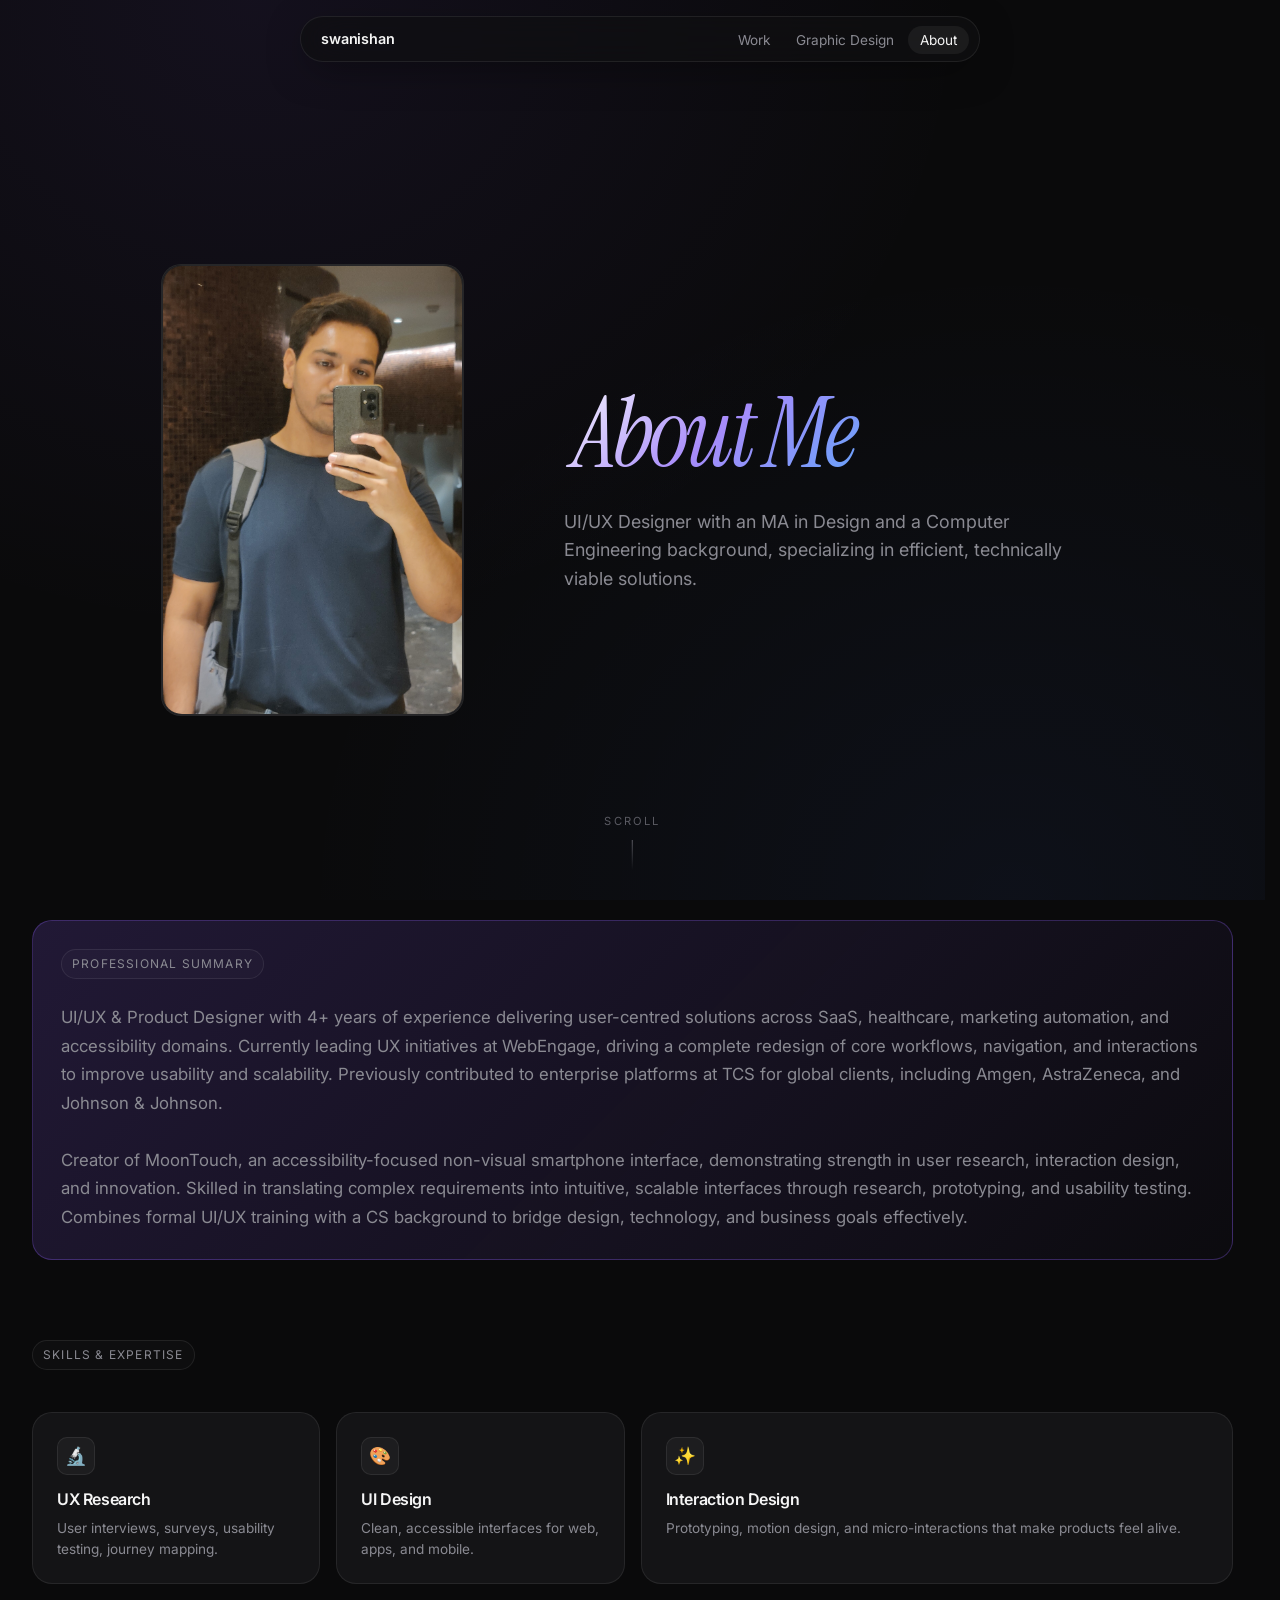
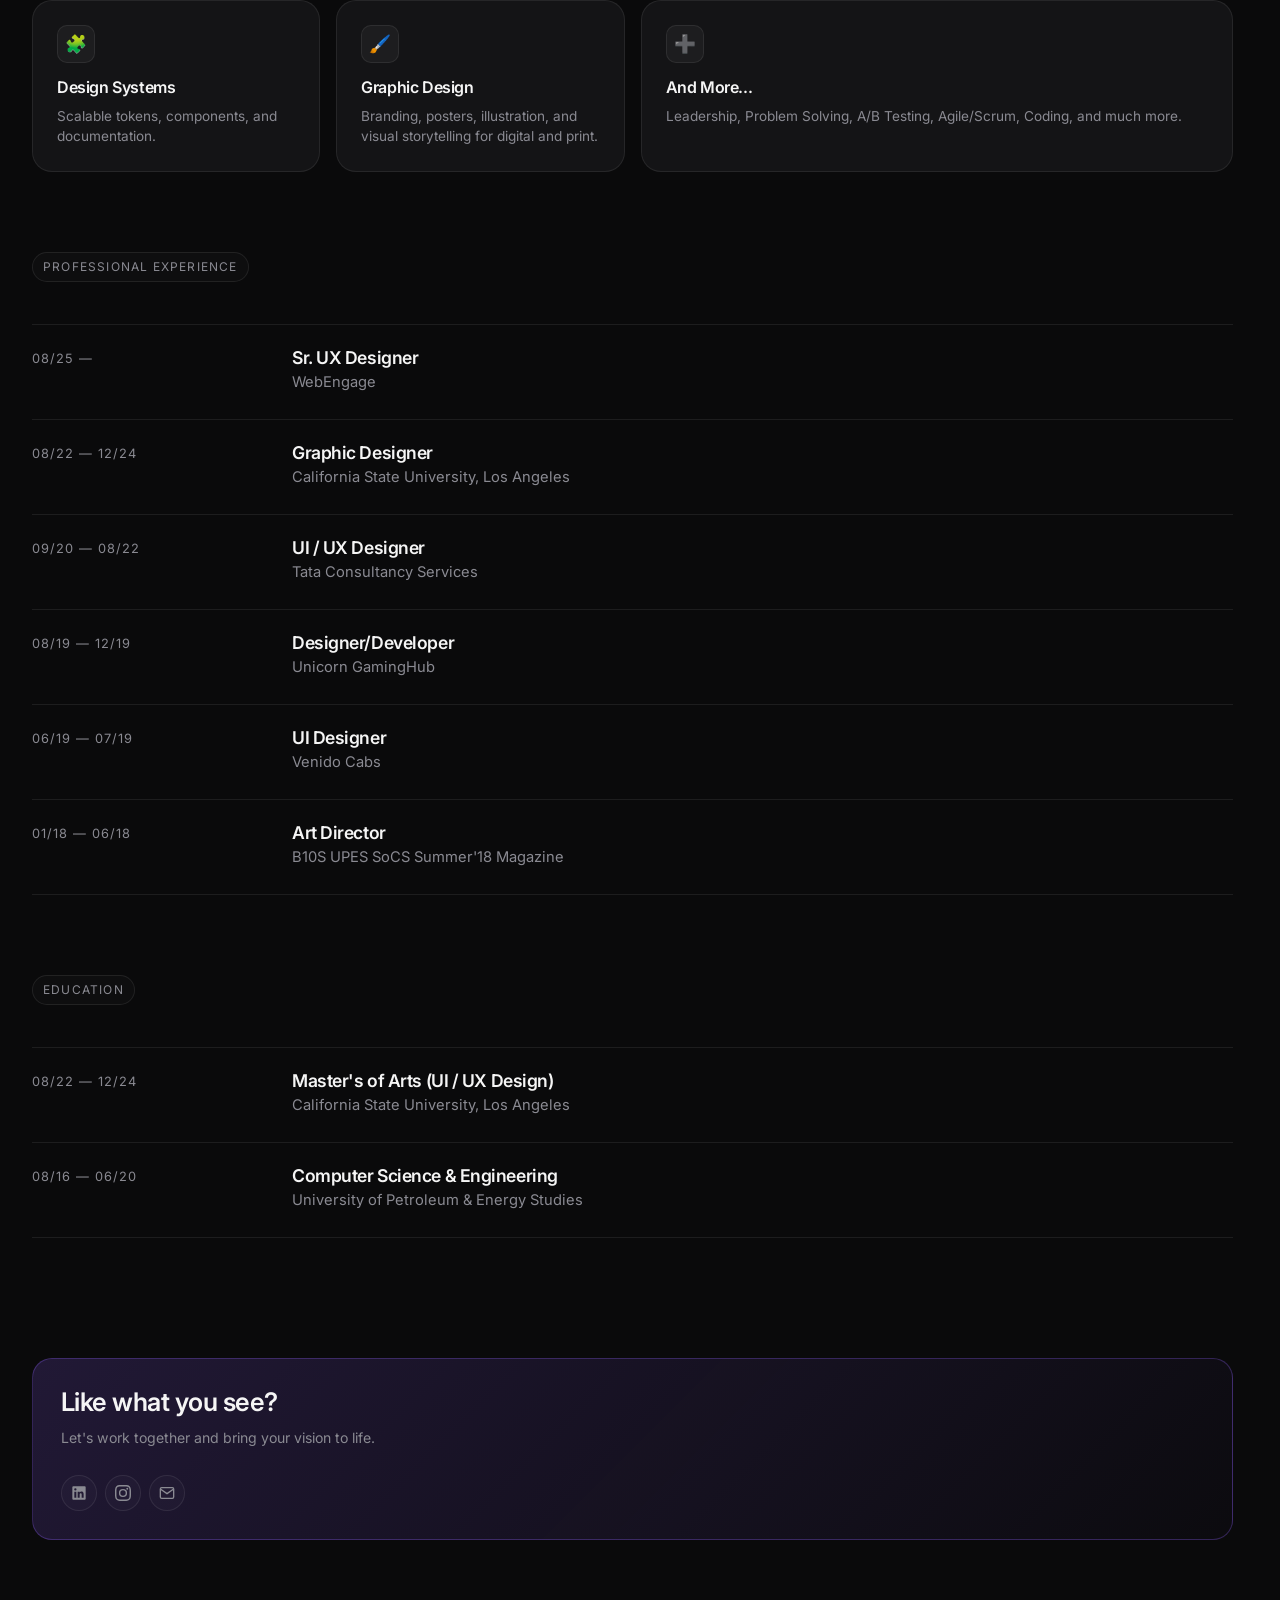
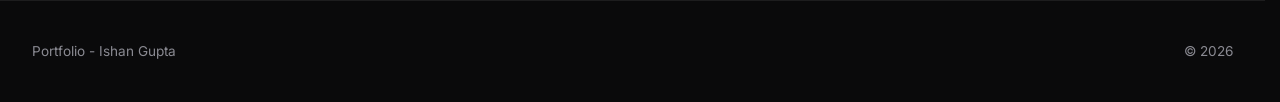
==== commit b71759fe: "Updated Meta Text" ====
--- a/about.html
+++ b/about.html
@@ -4,7 +4,7 @@
   <meta charset="UTF-8" />
   <meta name="viewport" content="width=device-width, initial-scale=1.0" />
   <title>About — Ishan Gupta</title>
-  <meta name="description" content="About Ishan Gupta — UX/UI Designer with an MA in Design and a background in Computer Engineering." />
+  <meta name="description" content="UI/UX Designer with an MA in Design and a Computer Engineering background, specializing in efficient, technically viable solutions." />
   <link rel="preconnect" href="https://fonts.googleapis.com" />
   <link rel="preconnect" href="https://fonts.gstatic.com" crossorigin />
   <link href="https://fonts.googleapis.com/css2?family=Inter:wght@300;400;500;600;700;800&family=Instrument+Serif:ital@0;1&display=swap" rel="stylesheet" />
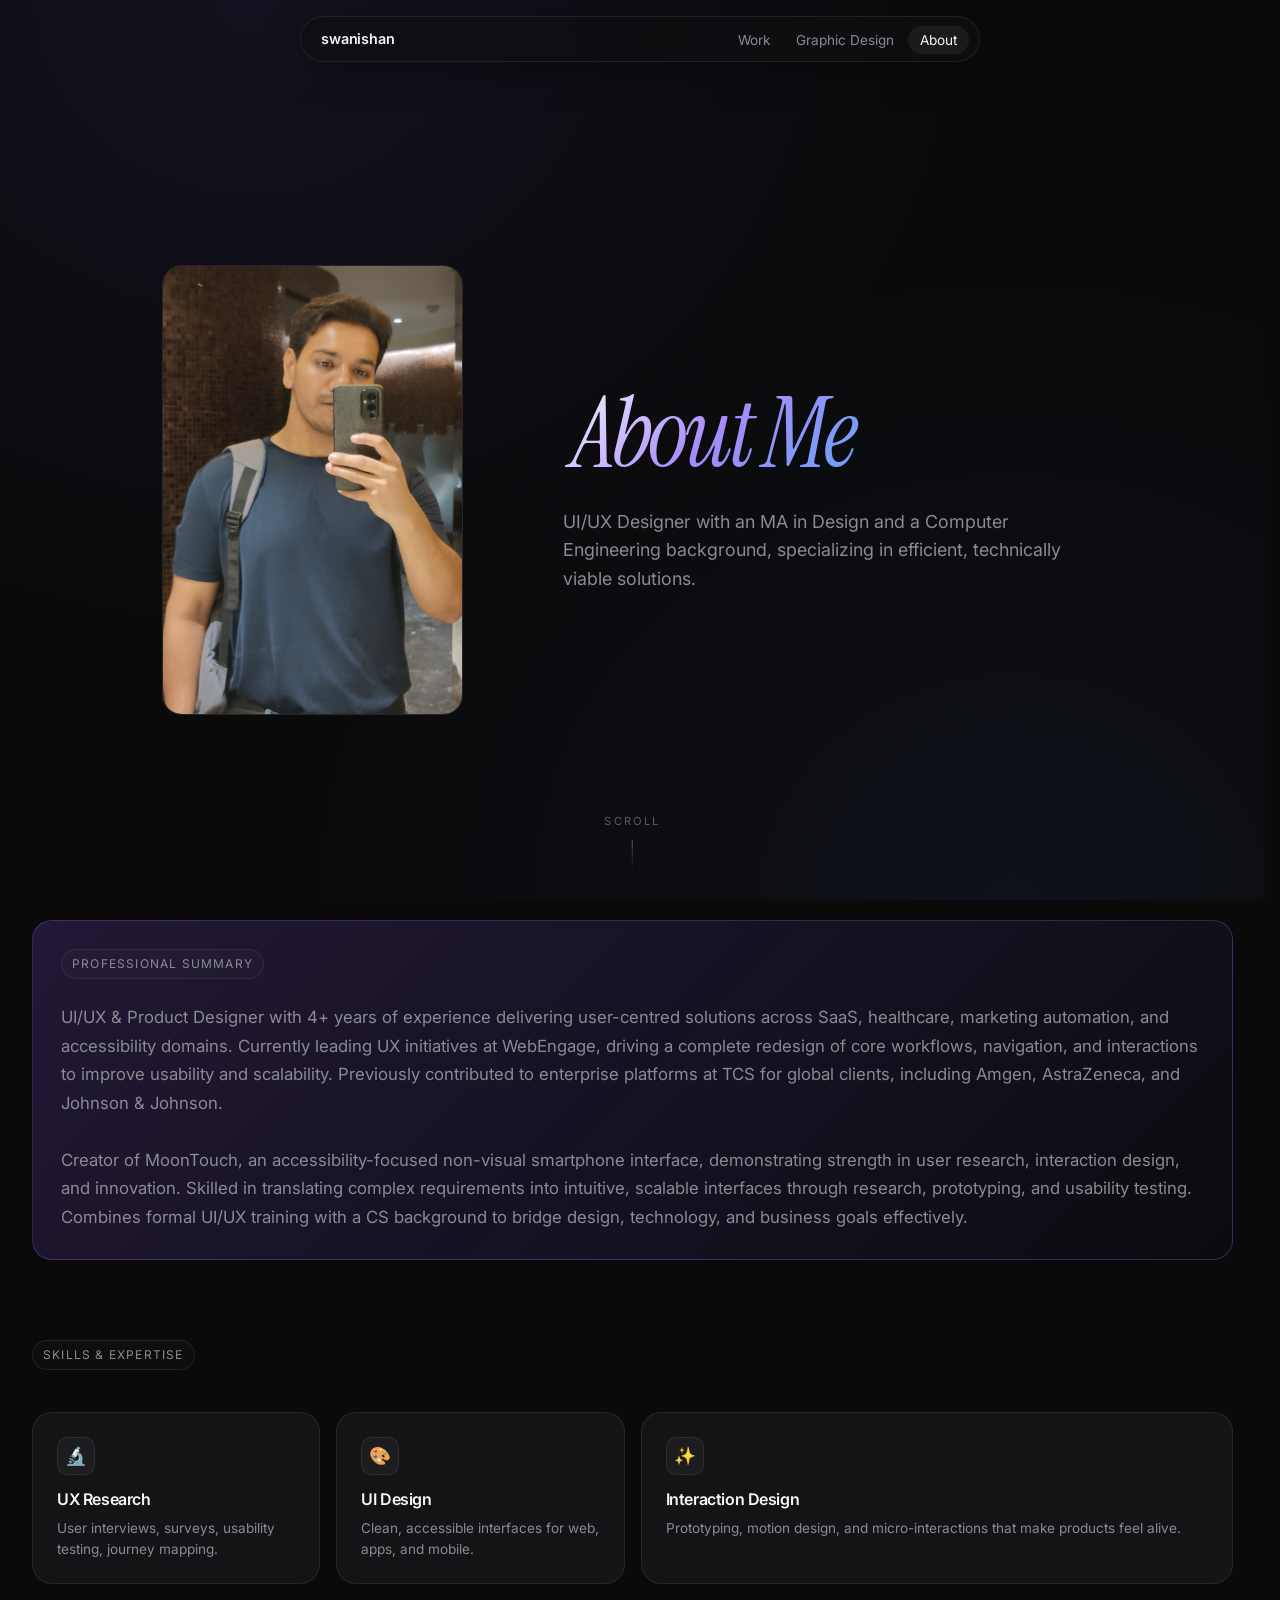
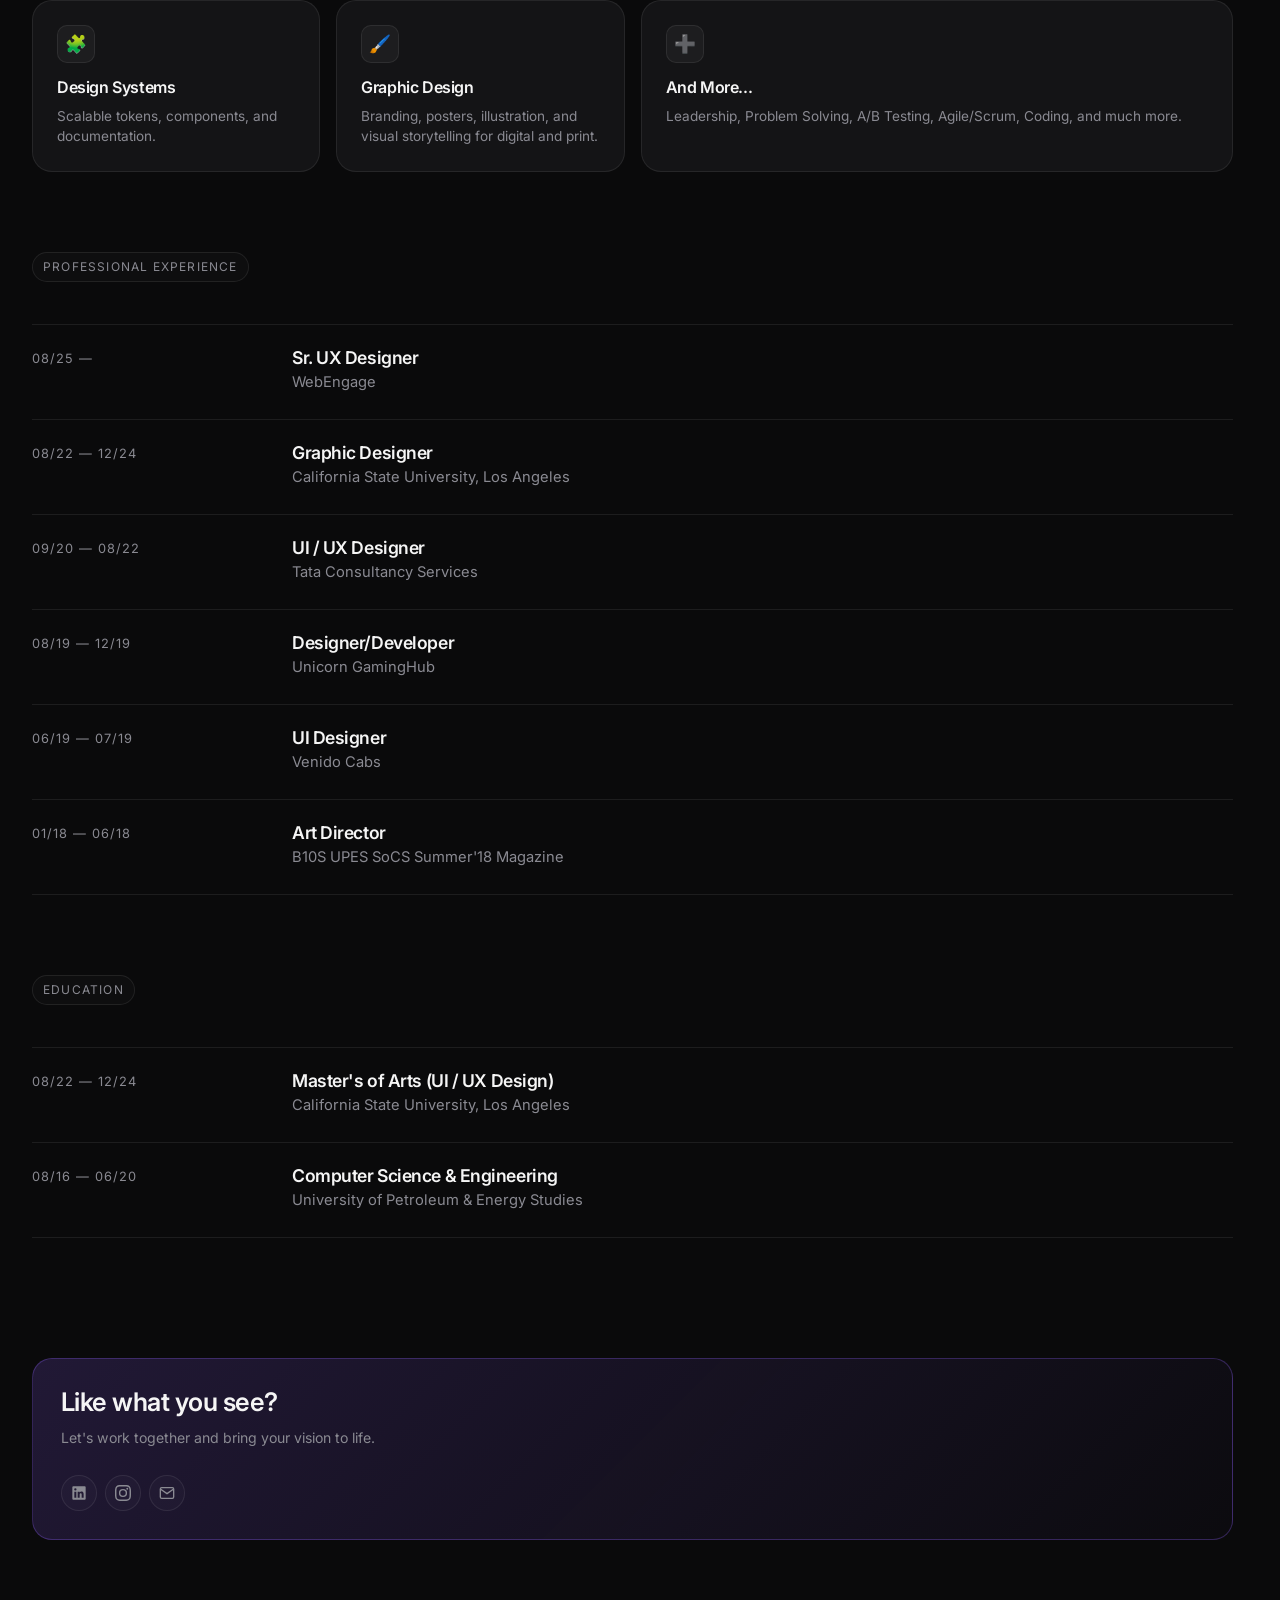
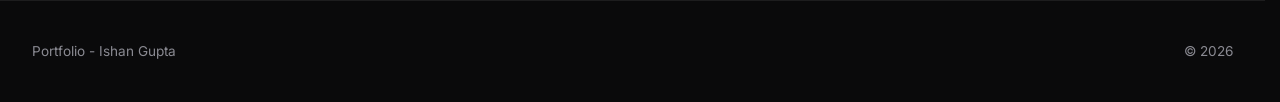
==== commit b0a736a9: "Updated Selfie Code" ====
--- a/about.html
+++ b/about.html
@@ -27,9 +27,7 @@
       <div class="hero-inner">
 
         <div class="hero-side">
-          <div class="hero-stat reveal">
-            <img src="assets/home/me.jpg" class="hero-stat" style="height: 50vh;">
-        </div>
+          <img src="assets/home/me.jpg" class="hero-stat" style="height: 50vh;">
         </div>
         
         <div>
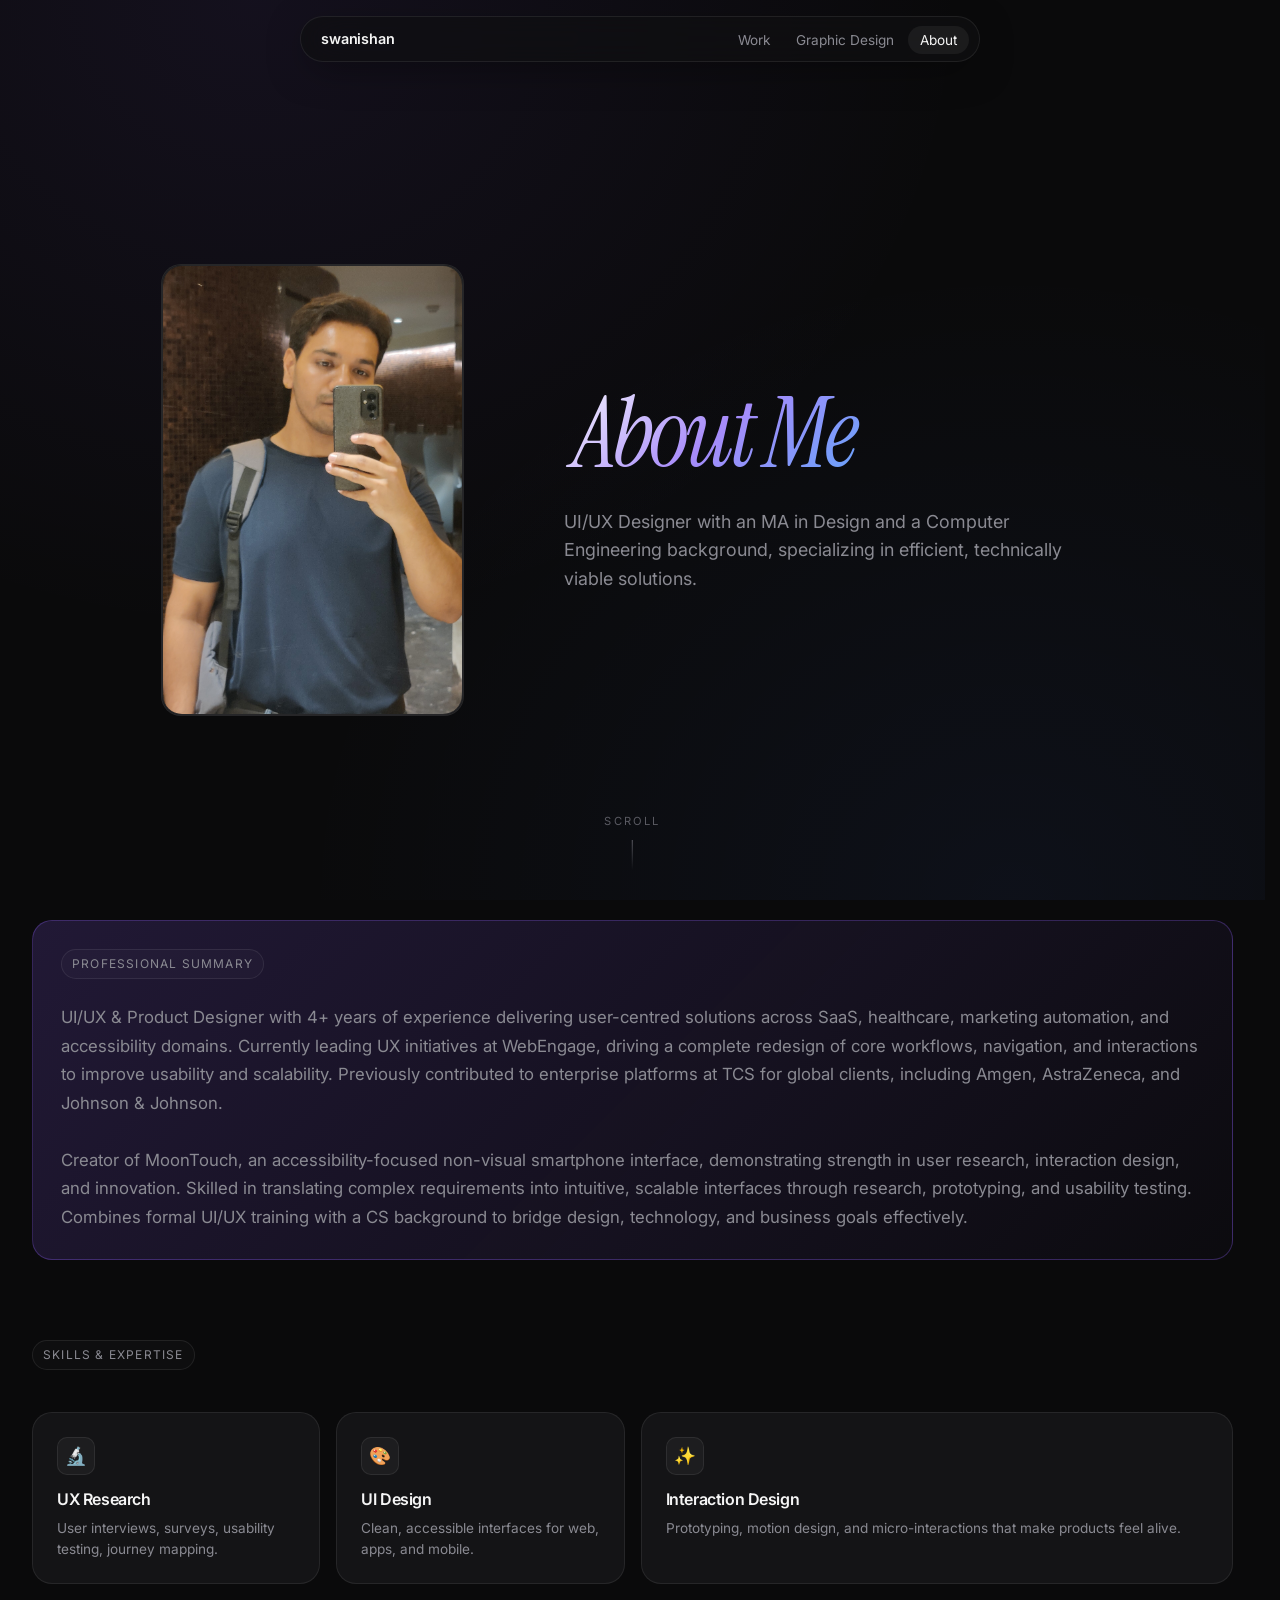
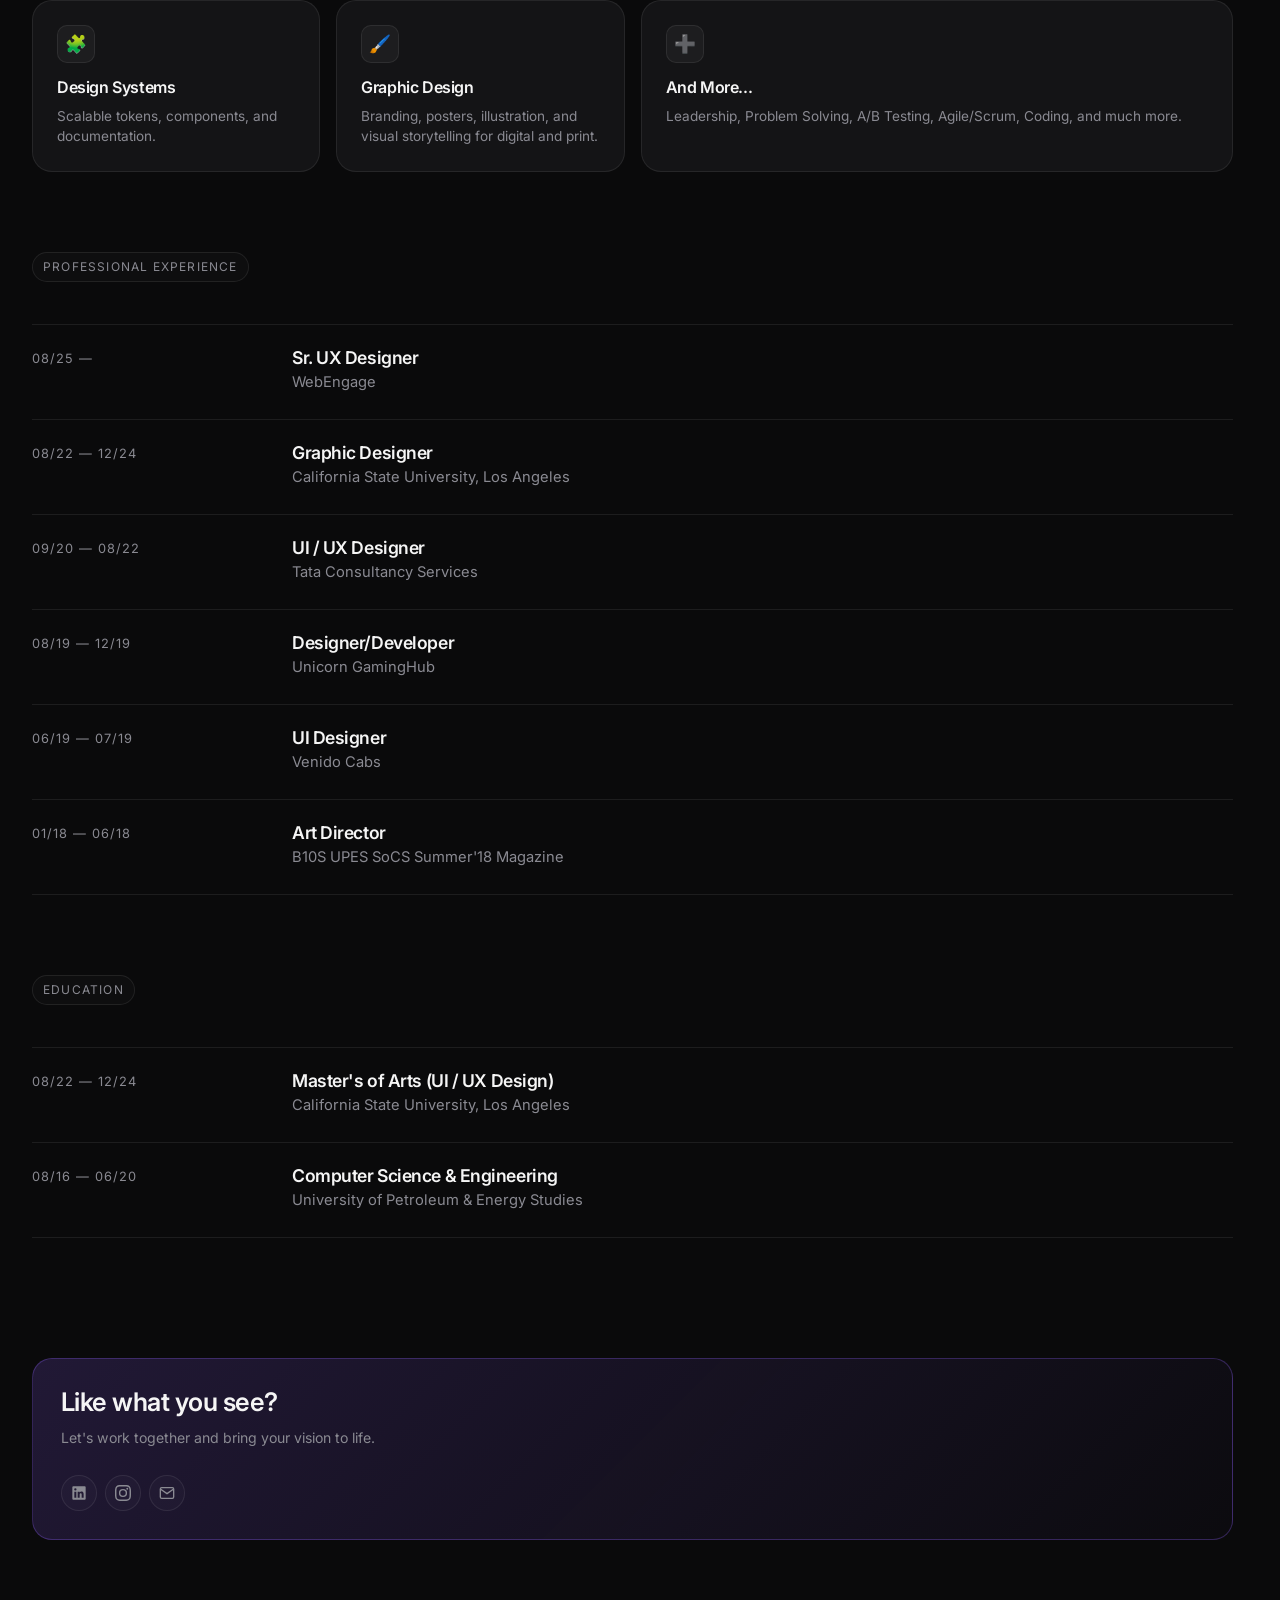
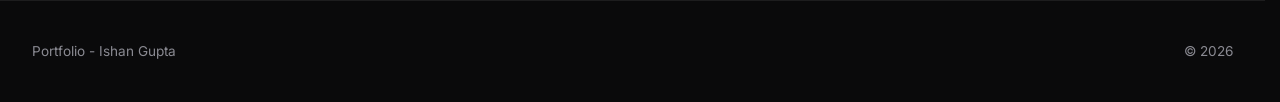
==== commit cc6e07fb: "Updated Selfie Code" ====
--- a/about.html
+++ b/about.html
@@ -27,7 +27,9 @@
       <div class="hero-inner">
 
         <div class="hero-side">
-          <img src="assets/home/me.jpg" class="hero-stat" style="height: 50vh;">
+          <div class="hero-stat reveal">
+            <img src="assets/home/me.jpg" class="hero-stat" style="height: 50vh;">
+        </div>
         </div>
         
         <div>
--- a/css/style.css
+++ b/css/style.css
@@ -251,7 +251,6 @@
   border: 1px solid var(--border);
   border-radius: var(--radius);
   width: fit-content;
-  display: flex;
   align-items: end;
   gap: 16px;
 }
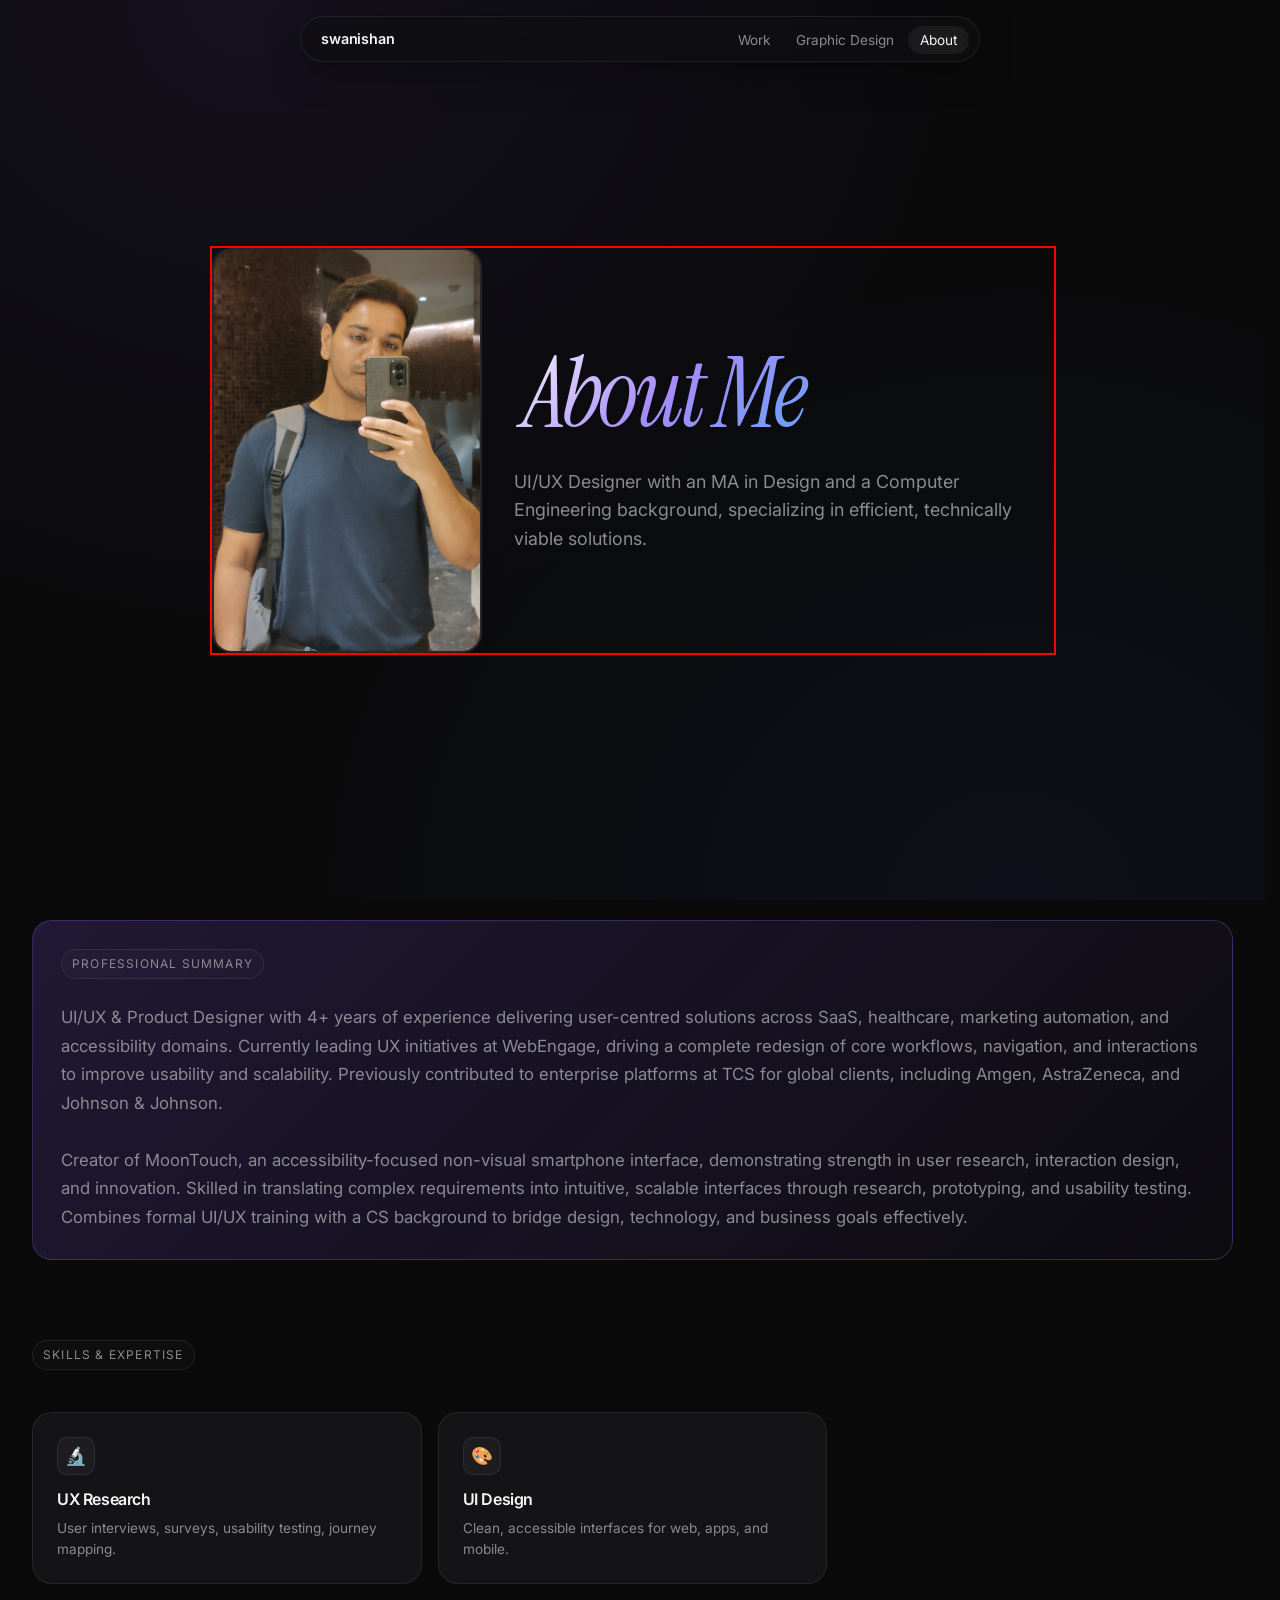
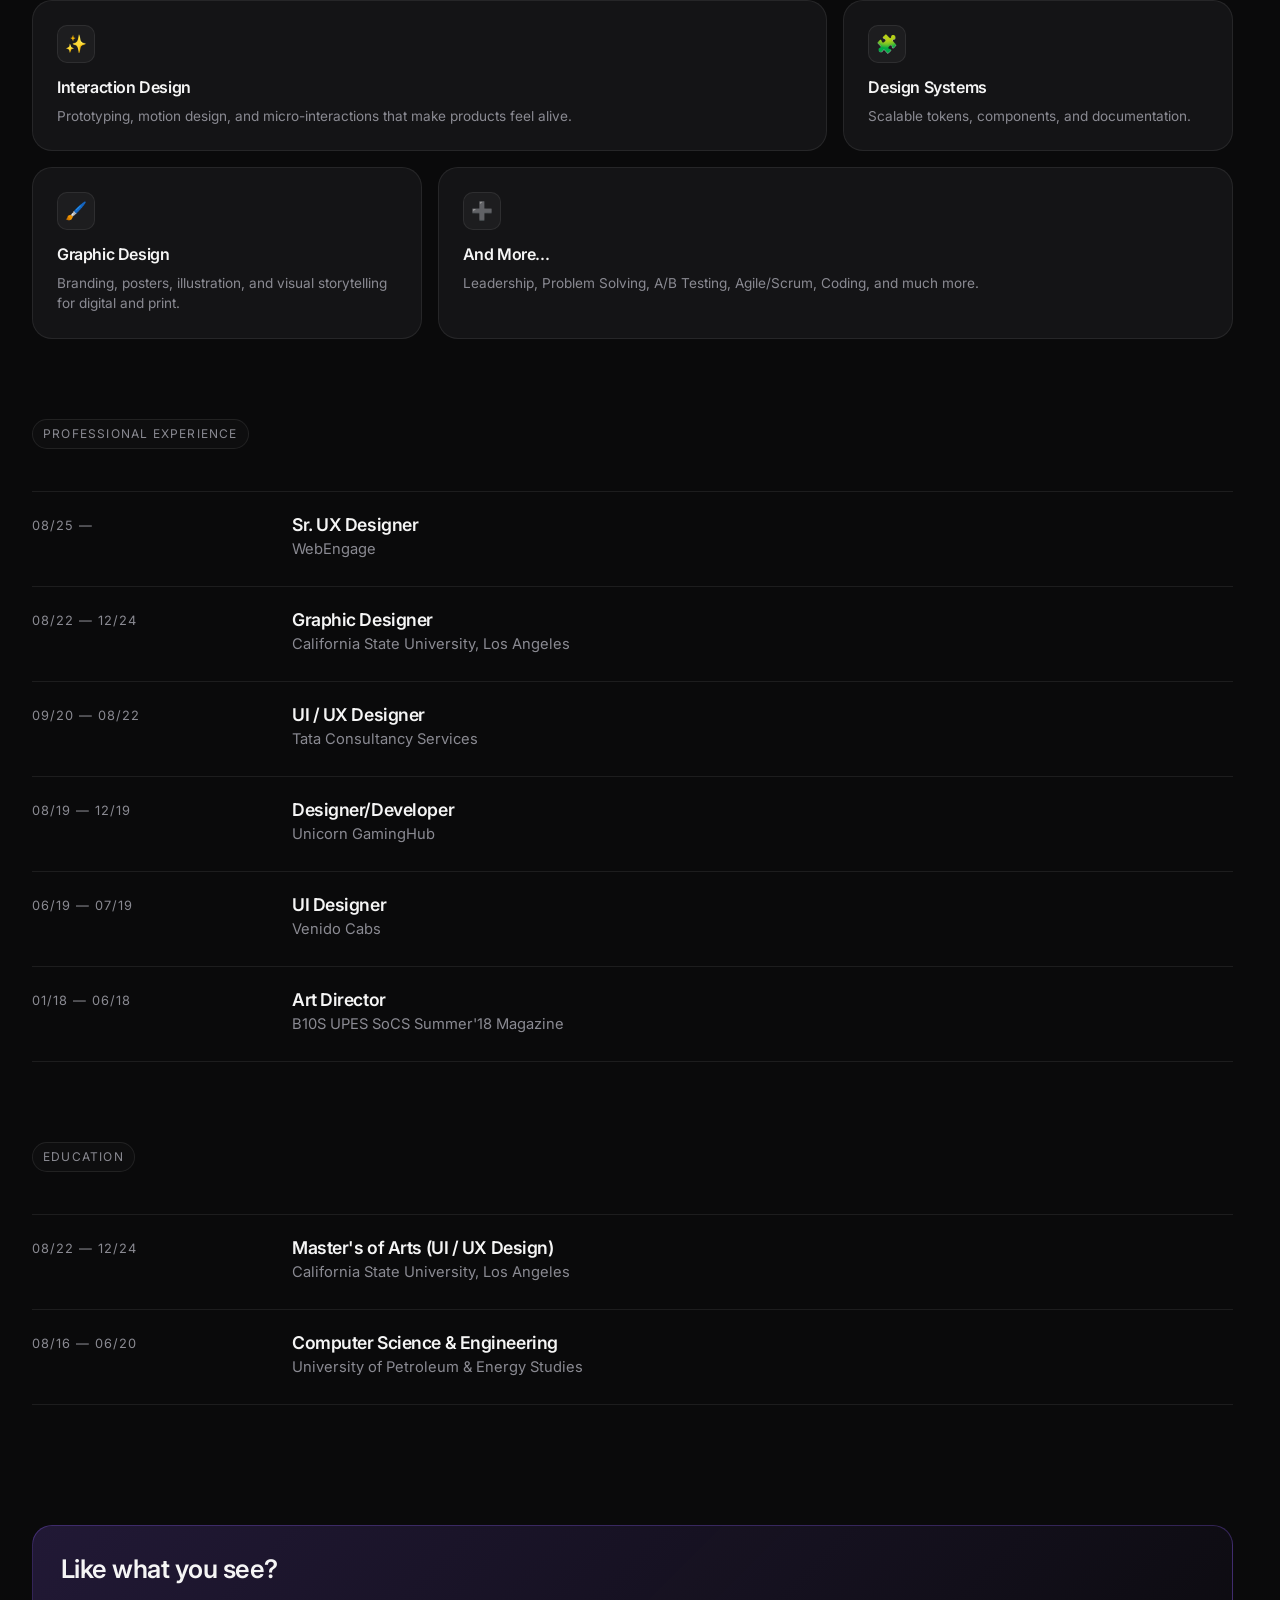
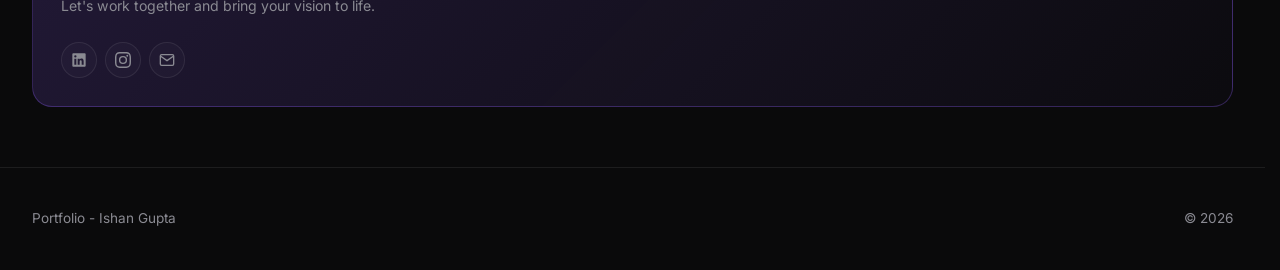
==== commit 201c9bb7: "Revision" ====
--- a/about.html
+++ b/about.html
@@ -9,6 +9,7 @@
   <link rel="preconnect" href="https://fonts.gstatic.com" crossorigin />
   <link href="https://fonts.googleapis.com/css2?family=Inter:wght@300;400;500;600;700;800&family=Instrument+Serif:ital@0;1&display=swap" rel="stylesheet" />
   <link rel="stylesheet" href="css/style.css" />
+  <link rel="icon" type="image/x-icon" href="assets/home/favicon.png" />
 </head>
 <body>
 
@@ -27,9 +28,7 @@
       <div class="hero-inner">
 
         <div class="hero-side">
-          <div class="hero-stat reveal">
-            <img src="assets/home/me.jpg" class="hero-stat" style="height: 50vh;">
-        </div>
+          <img src="assets/home/me.jpg" class="hero-stat">
         </div>
         
         <div>
--- a/css/style.css
+++ b/css/style.css
@@ -248,11 +248,11 @@
 
 .hero-stat {
   background: var(--card);
-  border: 1px solid var(--border);
+  border: 2px solid var(--border);
   border-radius: var(--radius);
-  width: fit-content;
-  align-items: end;
   gap: 16px;
+  height: 51vh;
+  width: 34vh;
 }
 
 .hero-stat-num {
@@ -1087,7 +1087,7 @@
 .bento.visible:hover { transform: translateY(-4px); }
 
 /* ---------- RESPONSIVE ---------- */
-@media (max-width: 1100px) {
+@media (max-width: 1366px) {
   .bento-grid { grid-template-columns: repeat(4, 1fr); }
   .bento.size-lg     { grid-column: span 4; }
   .bento.size-md     { grid-column: span 2; }
@@ -1095,7 +1095,9 @@
   .bento.size-wide   { grid-column: span 4; }
   .bento.size-square { grid-column: span 2; }
   .gallery-grid { grid-template-columns: repeat(3, 1fr); }
-  .hero-inner { grid-template-columns: 1fr; gap: 32px; justify-content: start; padding-left: 6vh;}
+  .hero {padding-top: 60px;}
+  .hero-inner { grid-template-columns: 1fr; gap: 32px; justify-content: start; padding-left: 0; border: solid red 2px;}
+  .hero-stat {height: 45vh; width: 30vh;}
   .skills-grid { grid-template-columns: repeat(3, 1fr); }
   .hero-scroll {opacity: 0;}
 }
@@ -1116,6 +1118,9 @@
     border-radius: var(--radius);
     gap: 2px;
   }
+  .hero {padding-top: 60px;}
+  .hero-inner { padding-left: 0;}
+  .hero-stat {height: 45vh; width: 30vh;}
   .menu-toggle { display: flex; }
   .bento-grid { grid-template-columns: repeat(2, 1fr); }
   .bento.size-lg,
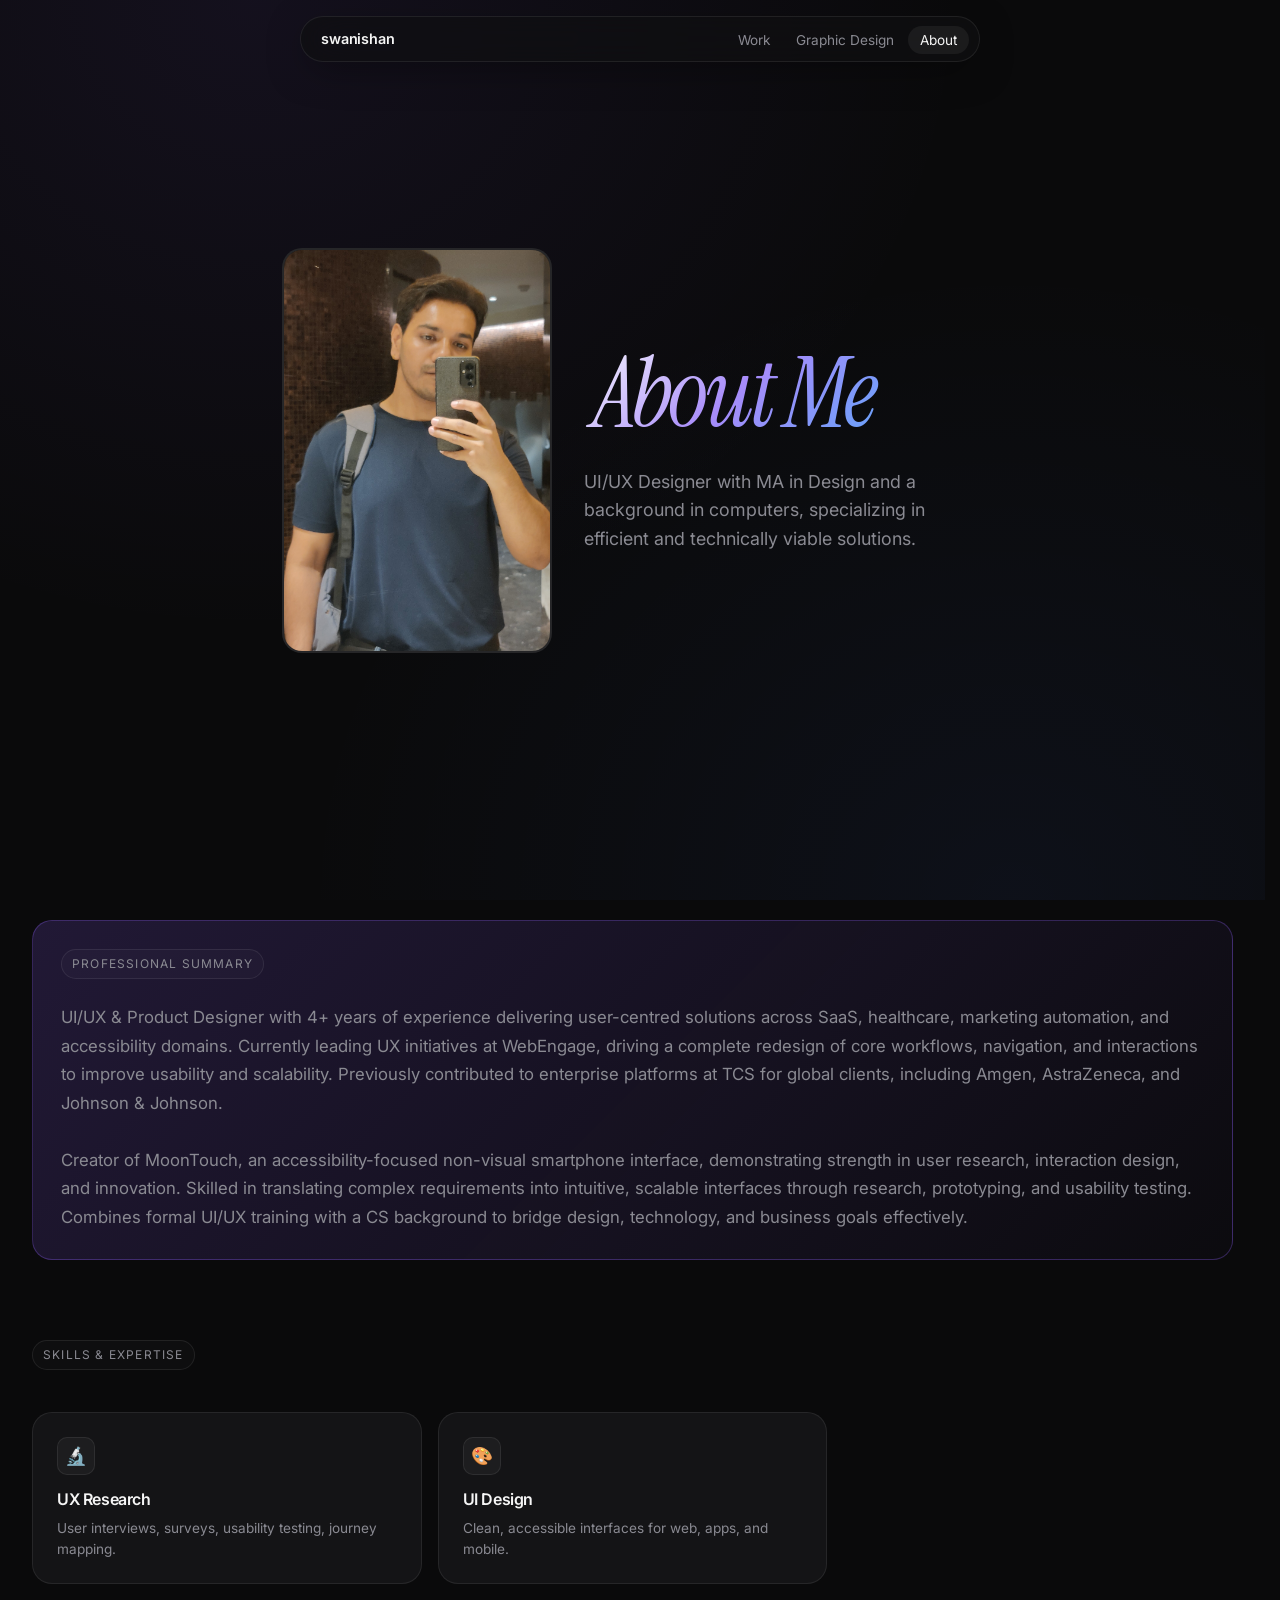
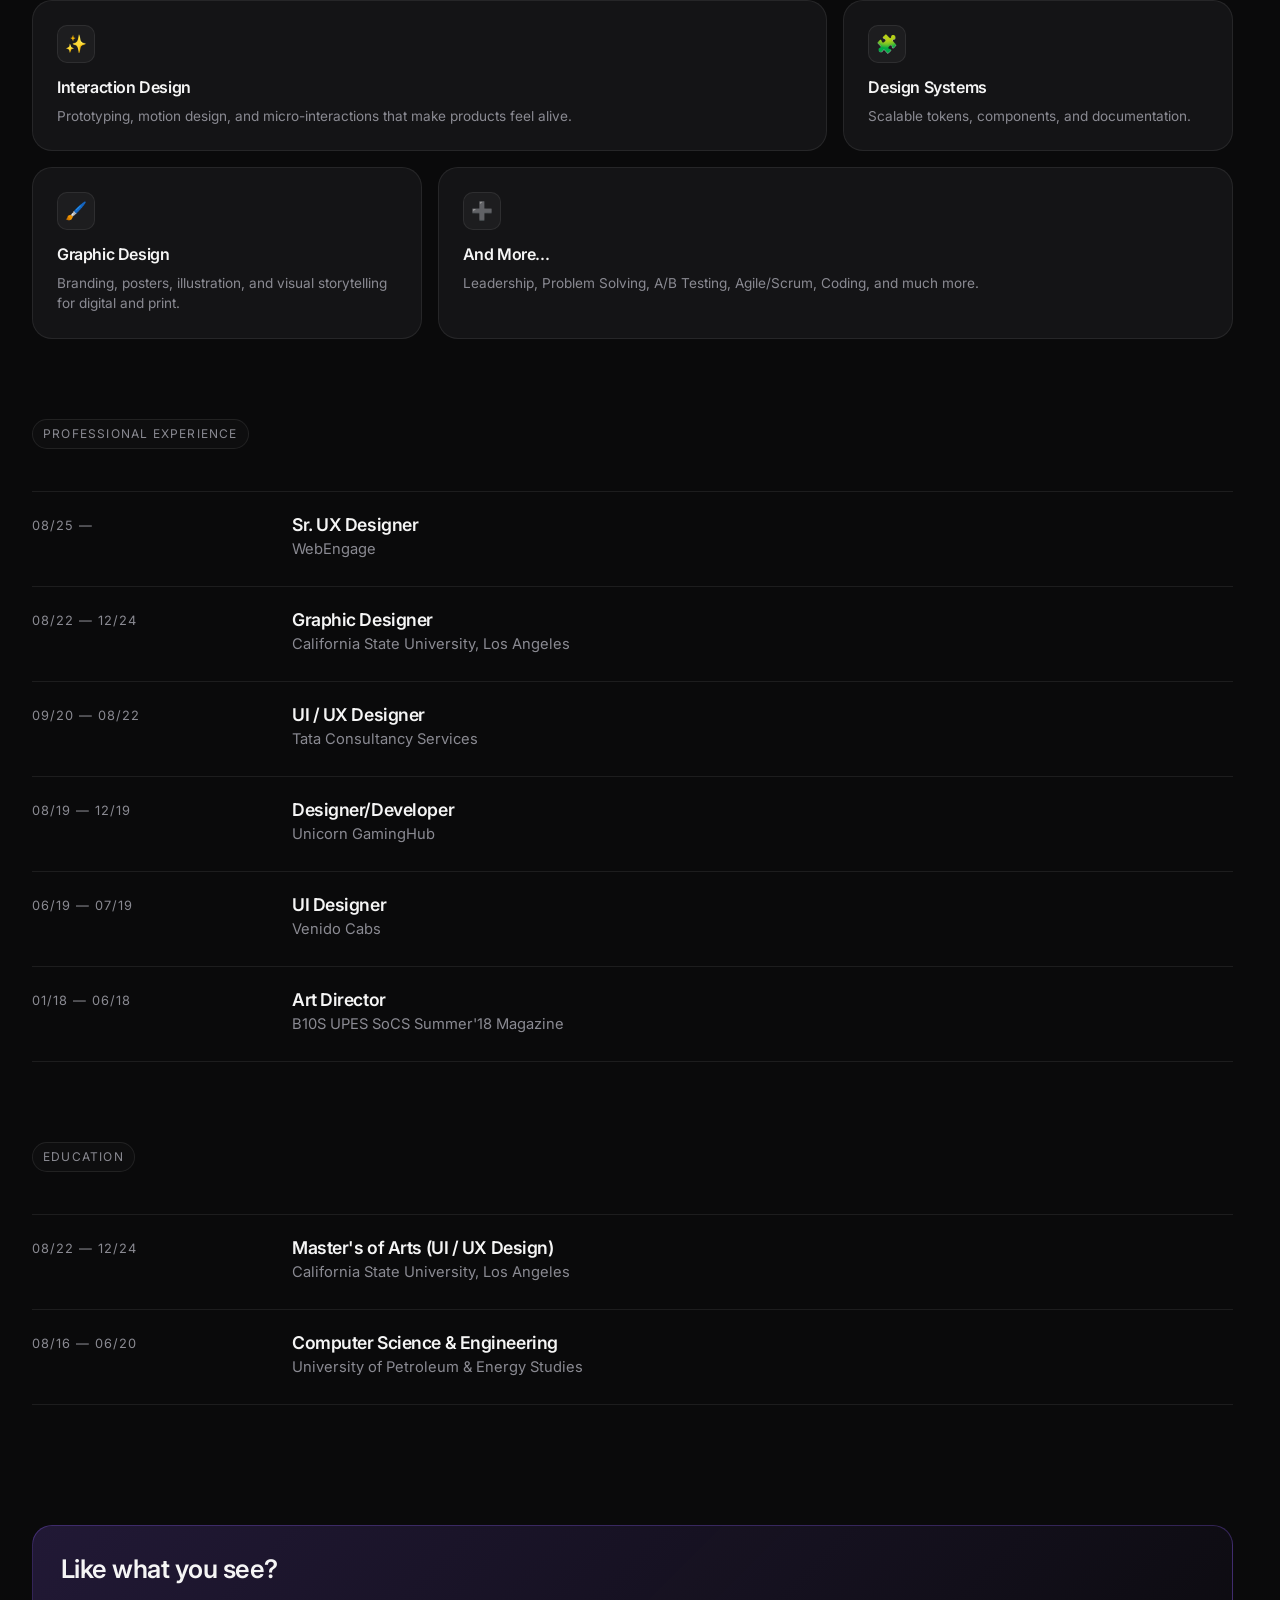
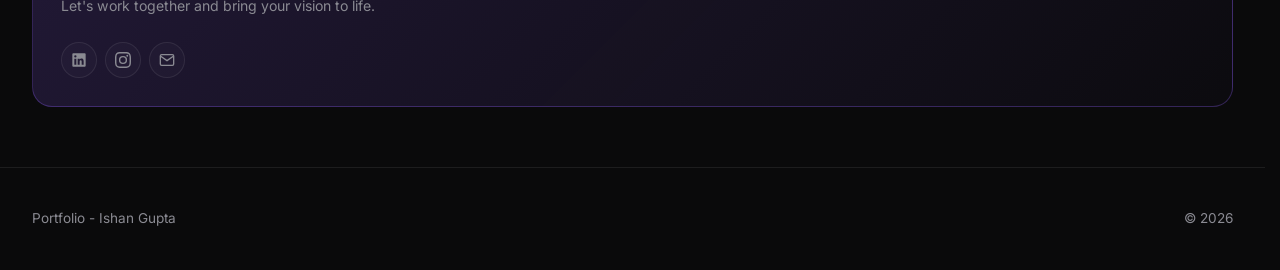
==== commit 3e9d78f2: "CSS Edits" ====
--- a/about.html
+++ b/about.html
@@ -32,9 +32,8 @@
         </div>
         
         <div>
-          
           <h1 class="reveal"><span class="serif">About Me</span></h1>
-          <p class="hero-lead reveal">UI/UX Designer with an MA in Design and a Computer Engineering background, specializing in efficient, technically viable solutions.</p>
+          <p class="hero-lead reveal">UI/UX Designer with MA in Design and a background in computers, specializing in efficient and technically viable solutions.</p>
         </div>
       </div>
     </div>
--- a/css/style.css
+++ b/css/style.css
@@ -234,7 +234,7 @@
 .hero-lead {
   font-size: clamp(1.05rem, 1.4vw, 1.25rem);
   color: var(--text-dim);
-  max-width: 540px;
+  max-width: 400px;
 }
 
 .hero-lead .serif { color: var(--text); }
@@ -1096,13 +1096,33 @@
   .bento.size-square { grid-column: span 2; }
   .gallery-grid { grid-template-columns: repeat(3, 1fr); }
   .hero {padding-top: 60px;}
-  .hero-inner { grid-template-columns: 1fr; gap: 32px; justify-content: start; padding-left: 0; border: solid red 2px;}
+  .hero-inner { grid-template-columns: 1fr; gap: 32px; justify-content: start; padding-left: 0;}
   .hero-stat {height: 45vh; width: 30vh;}
   .skills-grid { grid-template-columns: repeat(3, 1fr); }
   .hero-scroll {opacity: 0;}
+
+  .bento:hover {
+    transform: none;
+  }
+
+  .bento:hover .bento-image img {
+    transform: none;
+  }
+
+  .bento:hover .bento-arrow {
+    background: rgba(255,255,255,0.05);
+    color: var(--text-dim);
+    border-color: var(--border);
+    transform: none;
+  }
 }
 
 @media (max-width: 760px) {
+  :root {
+    --radius: 12px;
+    --radius-lg: 12px;
+    --radius-sm: 12px;
+  }
   .container { padding: 0 20px; }
   nav { padding: 8px 8px 8px 16px; gap: 16px; }
   .nav-links { display: none; }
@@ -1134,11 +1154,14 @@
   .gallery-item.size-tall,
   .gallery-item.size-wide { grid-column: span 2; grid-row: span 1; }
   .about-grid { grid-template-columns: 1fr; }
+  .case-cover {margin: 0;}
+  .case-image {margin: 0;}
   .case-info-grid { grid-template-columns: 1fr 1fr; gap: 16px; }
   .case-info-item { padding: 0; border-left: none; }
   .case-info-item:first-child { padding: 0; }
   .timeline-item { grid-template-columns: 1fr; gap: 4px; padding: 20px 0; }
-  .case-image-row { grid-template-columns: 1fr; }
+  .case-image-row { grid-template-columns: 1fr; margin: 0;}
+  .inside-mobile-padding {margin: 20px 0;}
   .case-nav { grid-template-columns: 1fr; }
   .about-bio-card, .about-status { padding: 28px; min-height: auto; }
   .skills-grid { grid-template-columns: repeat(2, 1fr); }
@@ -1146,6 +1169,21 @@
   section { padding: 40px 0; }
   .cta-card { padding: 48px 24px; }
   footer .container { flex-direction: column; text-align: center; }
+
+  .bento:hover {
+    transform: none;
+  }
+
+  .bento:hover .bento-image img {
+    transform: none;
+  }
+
+  .bento:hover .bento-arrow {
+    background: rgba(255,255,255,0.05);
+    color: var(--text-dim);
+    border-color: var(--border);
+    transform: none;
+  }
 }
 
 /* ============================================================
@@ -1368,4 +1406,4 @@
 
 @media (max-width: 450px) {
   .gallery-masonry { column-count: 1; }
-}
+}
